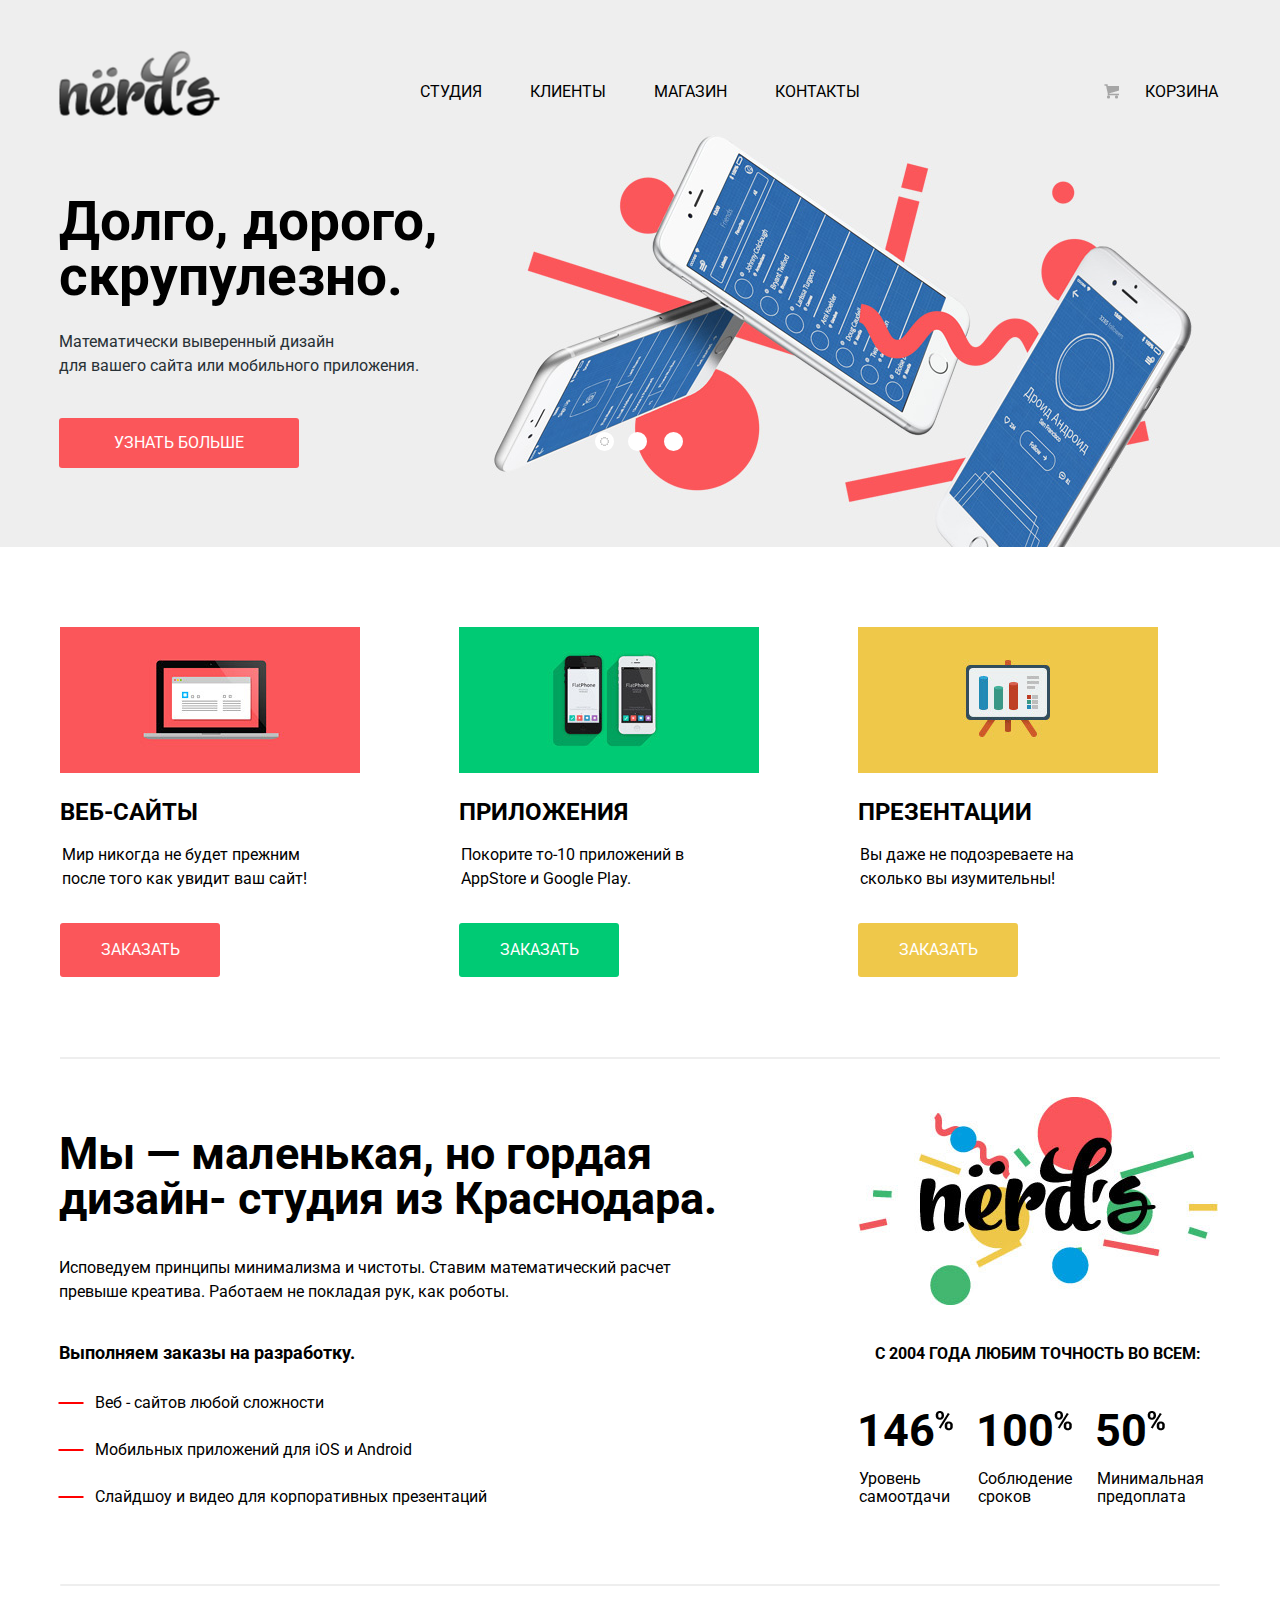
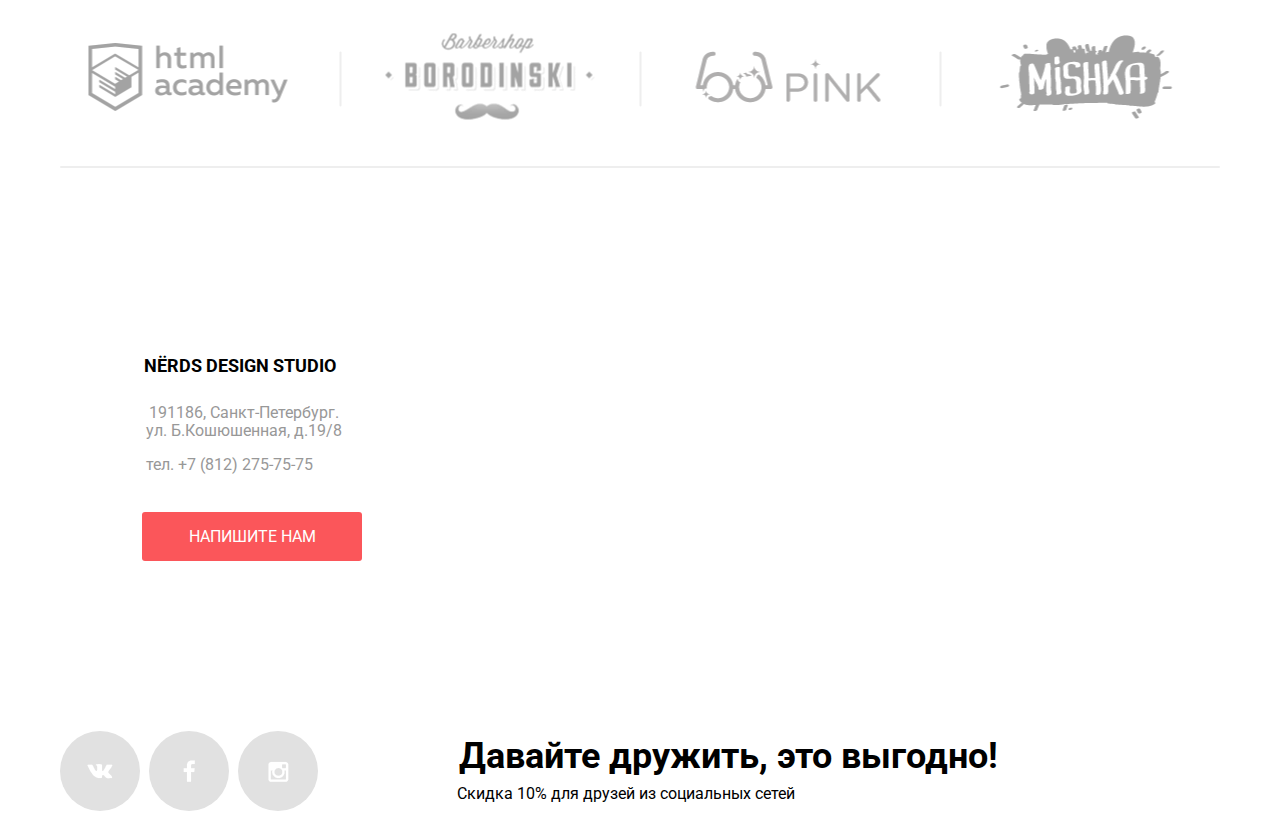
==== index.html @ 211495e4 "добавила изменения" ====
<!DOCTYPE html>
<html lang="ru">
<head>
  <meta charset="utf-8">
  <title>HTML Academy: Нёрдс</title>
  <link href="https://fonts.googleapis.com/css?family=Roboto:400,500,700&amp;subset=cyrillic,cyrillic-ext" rel="stylesheet"/>
  <link href="css/normalize.css" rel="stylesheet" type="text/css"/>
  <link href="css/style.css" rel="stylesheet" type="text/css"/>
</head>

<body>
  <header class="page-header">
    <div class="container clearfix">
      <div class="content-header clearfix">
        <div class="logo">
          <a href="#">
            <img  src="img/nerds-logo.png" width="160" height="65" alt="Nerds"></a>
        </div>
        <nav class="main-menu">
          <ul class="menu">
            <li  class="active">
              <a href="#">Студия</a>
            </li>
            <li>
              <a href="#">Клиенты</a>
            </li>
            <li>
              <a href="inner.html">Магазин</a>
            </li>
            <li>
              <a class="menu-item" href="#">Контакты</a>
            </li>
          </ul>
        </nav>
        <div class="basket">
          <a class="basket-btn" href="#">Корзина</a>
        </div>
      </div>
      <div class="slider-info clearfix">
        <div class="slider">
          <input type="radio" id="btn-1" name="toggle" checked>
          <input type="radio" id="btn-2" name="toggle">
          <input type="radio" id="btn-3" name="toggle">
          <div class="slider-controls">
            <label for="btn-1"></label>
            <label for="btn-2"></label>
            <label for="btn-3"></label>
          </div>

          <div class="slides">
            <div class="slide">
              <div class="slide-text">
                <div class="slide-title">Долго, дорого, скрупулезно.</div>
                <p class="slide-item">
                  Математически выверенный дизайн<br>
                  для вашего сайта или мобильного приложения.
                </p>
                <a  class="btn-slide" href="#">Узнать больше</a>
              </div>
            </div>
            <div class="slide">
              <div class="slide-text">
                <div class="slide-title">Любим математику как никто другой</div>
                <p>
                  Никакого креатива, только математические формулы
                  для расчета идеальных пропорций.</p>
                <a  class="btn-slide" href="#">Узнать больше</a>
              </div>
            </div>
            <div class="slide">
              <div class="slide-text">
                <div class="slide-title">Только ночь, только хардкор</div>
                <p>
                  Работать днем, как все? Мы против этого.
                  <br>Ближе к полуночи работа только начинается.</p>
                <a  class="btn-slide" href="#">Узнать больше</a>
              </div>
            </div>
          </div>
        </div>
      </div>
    </div>

  </header>

  <main class="page-main">
    <div class="container clearfix">
      <section class="picture-price clearfix">
        <div class="price">
          <img src="img/illustration-1.jpg" width="300" height="146" alt="illustration">
          <h2>Веб-сайты</h2>
          <p class="word">Мир никогда не будет прежним после того как увидит ваш сайт!</p>
          <a class="btn-red" href="#">Заказать</a>
        </div>
        <div class="price">
          <img src="img/illustration-2.jpg" width="300" height="146" alt="illustration">
          <h2>Приложения</h2>
          <p class="word">Покорите то-10 приложений в AppStore и Google Play.</p>
          <a class="btn-green" href="#">Заказать</a>
        </div>
        <div class="price">
          <img src="img/illustration-3.jpg" width="300" height="146" alt="illustration">
          <h2>Презентации</h2>
          <p class="word">Вы даже не подозреваете на сколько вы изумительны!</p>
          <a class="btn-yellow" href="#">Заказать</a>
        </div>
      </section>

      <section class="content-column clearfix">
        <div class="column-left">
          <p class="caption">Мы — маленькая, но гордая дизайн- студия из Краснодара.</p>
          <p class="left">
            Исповедуем принципы минимализма и чистоты. Ставим математический расчет превыше креатива. Работаем не покладая рук, как роботы.
          </p>
          <h3>Выполняем заказы на разработку.</h3>
          <ul class="development">
            <li>Веб - сайтов любой сложности</li>
            <li class="hyphen">Мобильных приложений для iOS и Android</li>
            <li class="hyphen-item">Слайдшоу и видео для корпоративных презентаций</li>
          </ul>
        </div>
        <div class="column-right">
          <div class="logo-color">
            <a href="#">
              <img src="img/Logo2.jpg" width="360" height="208" alt="Nerds"></a>
            <p class="tagline">С 2004 года любим точность во всем:</p>
          </div>
          <div class="call-item">
            <p class="call">146</p>
            <span class="par">Уровень самоотдачи</span>
          </div>
          <div class="call-item">
            <p class="call">100</p>
            <span class="par">Соблюдение сроков</span>
          </div>
          <div class="call-item">
            <p class="call">50</p>
            <span class="par">Минимальная предоплата</span>
          </div>
        </div>
      </section>
    </div>
  </main>

  <article class="page-article">
    <div class="container clearfix">
      <div class="block-image">
        <div class="image image-Academy">
          <a class="activ" href="https://htmlacademy.ru/" target="_blank">
            <img src="img/logo-1.png" width="199" height="68" alt="HTML Academy"></a>
        </div>
        <div class="image image-Borodinski">
          <a class="activ" href="#">
            <img src="img/logo-2.png" width="209" height="87" alt="Borodinski"></a>
        </div>
        <div class="image image-Pink">
          <a class="activ" href="#">
            <img src="img/logo-3.png" width="185" height="52" alt="Pink"></a>
        </div>
        <div class="image image-Mishka">
          <a class="activ" href="#">
            <img src="img/logo-4.png" width="173" height="84" alt="Mishka"></a>
        </div>
      </div>
    </div>
  </article>

  <div class="interactive-map">
    <section class="map-form">
      <div class="map">
        <iframe src="https://www.google.com/maps/embed?pb=!1m18!1m12!1m3!1d1998.59910436516!2d30.320894615776144!3d59.93879418187623!2m3!1f0!2f0!3f0!3m2!1i1024!2i768!4f13.1!3m3!1m2!1s0x4696310fca5ba729%3A0xea9c53d4493c879f!2z0JHQvtC70YzRiNCw0Y8g0JrQvtC90Y7RiNC10L3QvdCw0Y8g0YPQuy4sIDE5LCDQodCw0L3QutGCLdCf0LXRgtC10YDQsdGD0YDQsywgMTkxMTg2!5e0!3m2!1sru!2sru!4v1479047206837" width="100%" height="416" frameborder="0" style="border:0" allowfullscreen></iframe>
      </div>
      <div class="form-write">
        <p class="head">Nёrds design studio</p>
        <p class="address">
          191186, Санкт-Петербург.
          <br>ул. Б.Кошюшенная, д.19/8</p>

        <a class="phone" href="tel:+78122757575">тел. +7 (812) 275-75-75</a>
        <a class="btn-item" href="modal.html" >Напишите нам</a>
      </div>
    </section>
  </div>

  <footer class="page-footer">
    <div class="container clearfix">
      <section >
        <div class="footer-social">
          <a class="social-btn social-vk" href="https://vk.com" >Вконтакте</a>
          <a class="social-btn social-fb" href="https://www.facebook.com" >Фейсбук</a>
          <a class="social-btn social-inst" href="https://www.instagram.com" >Инстаграм</a>
        </div>
        <div class="footer-slogan">
          <p class="slogan">Давайте дружить, это выгодно!</p>
          <p class="slogan-mini">Скидка 10% для друзей из социальных сетей</p>
        </div>
      </section>
    </div>
  </footer>


  <div class="modal-content">
    <button class="modal-content-close" type="button" title="Закрыть">Закрыть</button>
    <p class="modal-content-title">Напишите нам</p>
    <form class="write-form" action="/echo" method="post">
      <div class="half-width">
        <label for="name">Ваше имя</label>
        <input class="Username" type="text" name="userName" id="name" placeholder="Представьтесь, пожалуйста" required></div>
      <div class="half-width">
        <label for="email">Ваш e-mail:</label>
        <input class="Useremail" type="email" name="userEmail" id="email" placeholder="Для отправки ответа" required></div>
      <div class="review">
        <label for="review">Текст письма:</label>
        <textarea name="letter" id="review" cols="90" rows="5" placeholder="В свободной форме"></textarea>
      </div>
      <div class="buttons">
        <button class="btn" type="submit">Отправить</button>
      </div>
    </form>
    </div>
  <div class="modal-overlay"></div>


<script src="js/Modal.js" type="text/javascript"></script>
</body>
</html>
---- css/style.css ----
html,
body {
	margin: 0;
	padding: 0;
}

body {
	font-size: 16px;
	font-weight: normal;
	line-height: 24px;
	font-family: "Roboto", "Arial", "sans-serif";
	position: relative;
}

h1 {
	font-size: 55px;
	font-weight: bold;
	line-height: 55px;
	font-family: "Roboto", "Arial", "sans-serif";
	margin: 0 auto;
	padding: 78px 0 108px 217px;
}

h2 {
	font-size: 24px;
	font-weight: bold;
	line-height: 30px;
	font-family: "Roboto", "Arial", "sans-serif";
	margin: 0 0 16px 0;
	text-transform: uppercase;
}

h3 {
	font-size: 18px;
	font-weight: bold;
	line-height: 30px;
	font-family: "Roboto", "Arial", "sans-serif";
	padding: 0;
}

.container {
	width: 1160px;
	margin: 0 auto;
	padding: 0 20px 0 20px;
}

.clearfix::after {
	content: "";
	display: block;
	clear: both;
}

/*HEADER*/

.page-header {
	margin: 0 0 80px 0;
	background-color: #eeeeee;
}

.page-head {
	margin: 0 0 55px 0;
	background-color: #eeeeee;
}

.content-header {
	min-width: 1160px;
	margin: 0;
	padding: 0;
}

.logo {
	position: relative;
	width: 160px;
	height: 65px;
	float: left;
	margin: 50px 200px 0 0;
}

.logo a {
	position: absolute;
	display: block;
	top: 50%;
	left: 50%;
	-webkit-transform: translate(-50%, -50%);
	transform: translate(-50%, -50%);
	width: 161px;
	height: 65px;

}

.logo a:hover {
	width: 161px;
	height: 65px;
	opacity: 0.7;

}

.logo a:active {
	width: 161px;
	height: 65px;
	opacity: 0.3;
}

.main-menu {
	width: 491px;
	float: left;
	margin: 0;
	padding: 0;
}

.menu {
	font-size: 16px;
	font-weight: normal;
	line-height: 30px;
	font-family: "Roboto", "Arial", "sans-serif";
	margin: 76px 0 0 0;
	padding: 0;
}

.menu li {
	display: inline-block;
	vertical-align: middle;
	list-style: none;
	margin: 0 44px 0 0;
}

.menu li:last-child {
	margin: 0;
}

.menu a {
	color: #000000;
	text-decoration: none;
	text-transform: uppercase;
	padding: 0;
}

.menu-item a {
	margin: 0;
	padding: 0;
}

.menu a:hover {
	color: #cbcbcb;
}

.menu a:active {
	color: #fb565a;
}

.basket {
	width: 150px;
	float: right;
	margin: 80px 0 0 0;
}

.basket-btn {
	position: relative;
	color: #000000;
	text-decoration: none;
	text-transform: uppercase;
	margin: 0 0 0 75px;
}

.basket a:hover {
	color: #cbcbcb;
}

.basket a:active {
	color: #fb565a;
}

.basket-btn::after {
	content: " ";
	position: absolute;
	background: url("../img/sprite.png") no-repeat 0 0;
	width: 15px;
	height: 15px;
	background-position: -10px -10px;
	top: 2px;
	right: 99px;
}

/*Слайдер*/

.slider-info {
	position: relative;
	width: 1160px;
	height: 432px;
	margin: 0 auto;
}

.slider input[type=radio] {
	position: absolute;
	opacity: 0;
}

.slider-controls {
	position: absolute;
	bottom: 80px;
	width: 220px;
	height: 35px;
	margin: 0 0 0 466px;
	text-align: center;
	z-index:1000;
}

.slider-controls label {
	display: inline-block;
	width: 15px;
	height: 15px;
	margin: 0;
	padding: 0;
	vertical-align: top;
	background: #ffffff;
	border: 2px solid #ffffff;
	border-radius: 50%;
	cursor: pointer;
}

.slider-controls label:nth-child(1) {
	margin: 0 -8px 0 5px;
}

.slider-controls label:nth-child(2) {
	margin: 0 13px 0 18px;
}

#btn-1:checked ~ .slider-controls label[for="btn-1"],
#btn-2:checked ~ .slider-controls label[for="btn-2"],
#btn-3:checked ~ .slider-controls label[for="btn-3"] {
	background-image: -webkit-radial-gradient(circle 10px at center center,rgb(255, 255, 255) 24.2%,rgb(193, 193, 193) 43.1%,rgb(254, 254, 254) 43.4%);
	background-image: radial-gradient(circle 10px at center center,rgb(255, 255, 255) 24.2%,rgb(193, 193, 193) 43.1%,rgb(254, 254, 254) 43.4%);
}

.slide {
	position: absolute;
	top: 0;
	left: 0;
	width: 100%;
	height: 100%;
	overflow: hidden;
}

.slide-text {
	width: 380px;
	padding: 30px 0;
	color: #283136;
}

.slide-title {
	font-size: 55px;
	font-weight: bold;
	line-height: 55px;
	font-family: "Roboto", "Arial", "sans-serif";
	margin: 49px 0 0 19px;
	color: #000000;
	width: 520px;
}

.slide-item {
	width: 365px;
	margin: 26px 0 40px 19px;
	font-size: 16px;
	font-weight: normal;
	line-height: 24px;
	font-family: "Roboto", "Arial", "sans-serif";
}

.btn-slide {
	display: block;
	width: 240px;
	padding: 13px 0;
	margin: 25px 0 0 19px;
	font-size: 16px;
	color: white;
	text-transform: uppercase;
	text-align: center;
	text-decoration: none;
	background: #fb565a;
	border-radius: 3px;
}

.btn-slide:hover {
	background-color: #e74246;
}

.btn-slide:active {
	background-color: #d7373b;
	color: #e48789;
}

.slide {
	display: none;
	margin: 0 0 0 -20px;
}

.slide:nth-child(1) {
	background: url("../img/slider_1.jpg") no-repeat 105% 2px;
}

.slide:nth-child(2) {
	background: url("../img/slider-2.png") no-repeat 100% 10px;
}

.slide:nth-child(3) {
	background: url("../img/slider-3.png") no-repeat 100% 10px;
}

#btn-1:checked ~ .slides .slide:nth-child(1) {
	display: block;
}
#btn-2:checked ~ .slides .slide:nth-child(2) {
	display: block;
}
#btn-3:checked ~ .slides .slide:nth-child(3) {
	display: block;
}

/*MAIN*/

.page-main {
	margin: 0;
}

.picture-price {
	width: 1160px;
	margin: 0;
	border-bottom: 2px solid #eeeeee;
}

.price img {
	margin: 0 0 17px 0;
}

.price {
	width: 300px;
	padding: 0;
	float: left;
	margin: 0 99px 0 0;
}

.word {
	width: 248px;
	padding: 0;
	margin: 0 0 32px 2px;
	text-transform: none;
}

.btn-red,
.btn-green,
.btn-yellow {
	display: block;
	width: 160px;
	margin: 0 0 80px 0;
	padding: 15px 0;
	font-size: 16px;
	color: white;
	text-transform: uppercase;
	text-align: center;
	text-decoration: none;
	border-radius: 3px;
}

.btn-red {
	background-color: #fb565a;
}

a.btn-red:hover {
	background-color: #e74246;
}

a.btn-red:active {
	background-color: #d7373b;
	color: #e48789;
}

.btn-green {
	background-color: #00ca74;
}

a.btn-green:hover {
	background-color: #00bc6c;
}

a.btn-green:active {
	background-color: #00aa62;
	color: #74c69c;
}

.btn-yellow {
	background-color: #efc84a;
}

a.btn-yellow:hover {
	background-color: #eab534;
}

a.btn-yellow:active {
	background-color: #e5a722;
	color: #edc47f;
}

.price:last-child {
	margin-right: 0;
}

.content-column {
	margin: 0;
}

.column-left {
	width: 670px;
	float: left;
	margin: 72px 0 0 -20px;
	padding: 0;
}

.caption {
	width: 680px;
	font-size: 45px;
	font-weight: bold;
	line-height: 45px;
	font-family: "Roboto", "Arial", "sans-serif";
	padding: 0;
	margin: 0 0 35px 19px;
}

.left {
	font-size: 16px;
	font-weight: normal;
	line-height: 24px;
	font-family: "Roboto", "Arial", "sans-serif";
	width: 625px;
	margin: 0 0 36px 19px;
}

.column-left h3 {
	margin: -2px 0 0 19px;
}
.development {
	padding: 0 0 0 15px;
	margin: 0 0 0 40px;
	list-style: none;
}

.development li {
	padding: 23px 0 0 0;
	position: relative;
}

.development li::before {
	content: "";
	position: absolute;
	width: 25px;
	height: 2px;
	top: 35px;
	left: -24px;
	-webkit-transform: translate(-50%, -50%);
	transform: translate(-50%, -50%);
	background-color: red;
}

.hyphen li::before {
	content: "";
	position: relative;
	width: 25px;
	height: 2px;
	top: 52px;
	left: -9px;
	-webkit-transform: translate(-50%, -50%);
	transform: translate(-50%, -50%);
	background-color: red;
}

.column-right {
	width: 360px;
	float: right;
	margin: 38px 22px 0 0;
	padding: 0;
}

.logo-color {
	padding: 0;
	margin: 0 0 60px 20px;
}

.tagline {
	font-size: 16px;
	font-weight: bold;
	line-height: 24px;
	font-family: "Roboto", "Arial", "sans-serif";
	text-transform: uppercase;
	margin: 30px -20px 0 0;
	text-align: center;

}

.call-item {
	width: 115px;
	display: inline-block;
	vertical-align: middle;
	margin: 0;
	padding: 0;
	position: relative;
}

.call {
	font-size: 45px;
	font-weight: bold;
	line-height: 10px;
	font-family: "Roboto", "Arial", "sans-serif";
	padding: 0;
	margin: 0 0 34px 19px;
	display: block;
}

.call::after {
	content: " ";
	position: absolute;
	top: -15px;
	bottom: 0;
	background: url("../img/sprite.png") no-repeat -10px -127px;
	width: 18px;
	height: 20px;
}

.call:nth-child(3) {
	margin: 0;
}

.par {
	font-size: 16px;
	font-weight: normal;
	line-height: 18px;
	font-family: "Roboto", "Arial", "sans-serif";
	padding: 0;
	display: block;
	margin: 0 0 0 21px;
}

.page-article .container {
	margin: 80px auto;
}

.block-image {
	display: block;
	width: 1160px;
	padding: 88px 0 67px 23px;
	margin: 0;
	position: relative;
}

.block-image::before {
	content: "";
	width: 1160px;
	margin: 0 auto;
	height: 2px;
	position: absolute;
	top: -5px;
	left: 0;
	border-radius: 1px;
	background-color: #eeeeee;
}

.block-image::after {
	content: "";
	width: 1160px;
	margin: 0 auto;
	height: 2px;
	position: absolute;
	top: 177px;
	left: 0;
	border-radius: 1px;
	background-color: #eeeeee;
}

.image {
	position: relative;
	width: 210px;
	display: inline-block;
	vertical-align: top;
	border-style: none;
}

.image-Academy a {
	position: absolute;
	background: url("../img/logo-sprite.png") no-repeat -10px -180px;
	top: 50%;
	left: 50%;
	-webkit-transform: translate(-50%, -50%);
	transform: translate(-50%, -50%);
	display: block;
	width: 199px;
	height: 68px;
	z-index: 1;
}

.image-Academy a:hover {
	width: 199px;
	height: 68px;
	background-position: -10px -268px;
}

.image-Academy a:active {
	width: 199px;
	height: 68px;
	background-position: -10px -356px;
}

.image-Borodinski a {
	position: absolute;
	background: url("../img/logo-sprite.png") no-repeat -10px -529px;
	top: 50%;
	left: 50%;
	-webkit-transform: translate(-50%, -50%);
	transform: translate(-50%, -50%);
	display: block;
	width: 209px;
	height: 87px;
	z-index: 1;
}

.image-Borodinski a:hover {
	width: 209px;
	height: 90px;
	background-position: -10px -636px;
}

.image-Borodinski a:active {
	width: 209px;
	height: 87px;
	background-position: -10px -746px;
}

.image-Pink a {
	position: absolute;
	background: url("../img/logo-sprite.png") no-repeat -10px -853px;
	top: 50%;
	left: 50%;
	-webkit-transform: translate(-50%, -50%);
	transform: translate(-50%, -50%);
	display: block;
	width: 185px;
	height: 52px;
	z-index: 1;
}

.image-Pink a:hover {
	width: 185px;
	height: 52px;
	background-position: -10px -925px;
}

.image-Pink a:active {
	width: 185px;
	height: 52px;
	background-position: -10px -997px;
}

.image-Mishka a {
	position: absolute;
	background: url("../img/logo-sprite.png") no-repeat -10px -1277px;
	top: 50%;
	left: 50%;
	-webkit-transform: translate(-50%, -50%);
	transform: translate(-50%, -50%);
	display: block;
	width: 173px;
	height: 84px;
	margin: 0;
	z-index: 1;
}

.image-Mishka a:hover{
	width: 173px;
	height: 84px;
	background-position: -10px -1069px;
}

.image-Mishka a:active{
	width: 173px;
	height: 84px;
	background-position: -10px -1173px;
}

.image:first-child {
	margin: 0 88px 0 0;
	padding: 0;
}

.image:last-child {
	margin: 0;
	padding: 0;
}

.image:nth-child(2) {
	margin: 0;
	padding: 0;
}

.image:nth-child(2)::before {
	content: "";
	width: 55px;
	margin: 0 auto;
	height: 2px;
	position: absolute;
	top: 1px;
	left: -72px;
	border-radius: 1px;
	background-color: #eeeeee;
	-webkit-transform: rotate(90deg);
	transform: rotate(90deg);
}

.image:nth-child(2)::after {
	content: "";
	width: 55px;
	margin: 0 auto;
	height: 2px;
	position: absolute;
	top: 1px;
	left: 228px;
	border-radius: 1px;
	background-color: #eeeeee;
	-webkit-transform: rotate(90deg);
	transform: rotate(90deg);
}

.image:nth-child(3)::after {
	content: "";
	width: 55px;
	margin: 0 auto;
	height: 2px;
	position: absolute;
	top: 1px;
	left: 314px;
	border-radius: 1px;
	background-color: #eeeeee;
	-webkit-transform: rotate(90deg);
	transform: rotate(90deg);
}

.image:nth-child(3) {
	margin: 0;
	padding: 0 168px 0 0;
}

.interactive-map {
	margin: 0;
	padding: 0;
	position: relative;
}

.map-form {
	display: block;
	position: relative;
}

.form-write {
	width: 220px;
	min-height: 210px;
	background-color: #ffffff;
	position: absolute;
	top: 53px;
	left: 92px;
	display: block;
	vertical-align: middle;
	text-align: center;
	padding: 50px  50px 50px 50px;
}

.head {
	font-size: 18px;
	font-weight: bold;
	line-height: 30px;
	font-family: "Roboto", "Arial", "sans-serif";
	text-transform: uppercase;
	margin: 0 0 23px -24px;
	padding: 0;
}

.address {
	margin: 0 0 13px -16px;
	padding: 0;
	font-size: 16px;
	font-weight: normal;
	line-height: 18px;
	font-family: "Roboto", "Arial", "sans-serif";
	color: #989898;
}

a.phone {
	color: #989898;
	text-decoration: none;
	margin: 0 0 0 -18px;
	padding: 0 27px 0 0;
}

.btn-item {
	display: block;
	width: 220px;
	padding: 16px 0 15px 0;
	margin: 35px 0 0 0;
	font-size: 16px;
	line-height: 18px;
	color: white;
	text-transform: uppercase;
	text-align: center;
	text-decoration: none;
	background: #fb565a;
	border-radius: 3px;
}

a.btn-item:hover {
	background-color: #e74246;
}

a.btn-item:active{
	background-color: #d7373b;
	color: #e48789;
}

.headlines {
	font-size: 18px;
	font-weight: bold;
	line-height: 30px;
	font-family: "Roboto", "Arial", "sans-serif";
	text-transform: uppercase;
	margin: 0 0 0 -2px;
}

.price-range {
	margin: 0;
}

.headlines-item,
.headlines-part,
.headlines-part_two {
	font-size: 18px;
	font-weight: bold;
	line-height: 30px;
	font-family: "Roboto", "Arial", "sans-serif";
	text-transform: uppercase;
	margin: 0 0 49px 0;
}

.headlines-item {
	margin: 0 0 49px 0;
}

.headlines-part {
	margin: 0;
}

.headlines-part_two {
	margin: 0 0 14px 0;
}

.choice-form {
	width: 260px;
	margin: 0;
	padding: 0;
	float: left;
}

form {
	width: 100%;
	margin: 0;
	padding: 0;
}


.range {
	margin: 0;
	padding: 0;
}

.range-filter {
	width: 260px;
	margin: 0 0 52px 0;
	padding: 0;
}

.range-controls {
	position: relative;
	height: 80px;
	margin: 0;
	padding: 0 20px;
	background-color: #eeeeee;
	border-radius: 5px;
	overflow: hidden;
}

.range-controls .scale {
	height: 2px;
	background-color: #d7dcde;
	margin: 39px 0 0 0;
}

.range-controls .bar {
	height: 2px;
	background-color: #00ca74;
}

.range-controls .toggle {
	position: absolute;
	top:30px;
	left: 20px;
	width: 4px;
	height: 4px;
	border: 8px solid white;
	background-color: #ababab;
	border-radius: 50%;
	cursor: pointer;
	box-shadow: 0 2px 1px 0 #cfcfcf;
}

.range-controls .min-toggle {
	left: 17px;
}

.range-controls .max-toggle {
	left: 159px;
}

.price-controls input {
	width: 60px;
	padding: 9px 9px;
	margin: 0;
	border: none;
	background-color: #eeeeee;
	font-size: 16px;
	font-weight: normal;
	line-height: 22px;
	font-style: normal;
	font-family: "Roboto", "Arial", "sans-serif";
	color: #283136;
	text-align: center;
	border-radius: 5px;
}

.max-item + label {
	width: 30px;
	margin: 0;
	padding: 0;
}
.price-controls-item {
	margin: 14px 0 0 0;
	padding: 0;
}

.price-controls li {
	display: inline-block;
	list-style-type: none;
}

li.max-item {
	margin: 0 0 0 37px;
}
li.min-item {
	margin: 0 0 0 10px;
}

.price-controls label  {
	text-transform: uppercase;
}

.price-controls {
	margin: 0;
}

.variations-meshes,
.features {
	width: 260px;
	padding: 0;
}
.variations-meshes li,
.features li {
	list-style-type: none;
}

.variations-meshes {
	margin: 0 0 44px 0;
}

.variations-meshes ul,
.features ul {
	padding: 0;
}

.radio-btn {
	margin: 0;
}

.features {
	margin: 0 0 53px 0;
}

input[type="radio"] {
	display: none;
}
.login-radio {
	display: block;
	position: relative;
	margin: 15px 0 0 0;
	padding: 0 0 0 35px;
	cursor: pointer;
}

.radio-indicator {
	margin: 0;
}

.login-radio input[type="radio"] + .radio-indicator {
	display: block;
	width: 20px;
	height: 20px;
	position: absolute;
	top: 0;
	left: 0;
	border: 2px solid #b8b8b8;
	border-radius: 50%;
}

.login-radio input[type="radio"]:checked + .radio-indicator::after {
	content: "";
	display: block;
	width: 10px;
	height: 10px;
	position: absolute;
	top: 5px;
	left: 5px;
	background-color: #b8b8b8;
	border-radius: 50%;
}

.login-radio input[type="radio"] + .radio-indicator:hover {
	display: block;
	width: 20px;
	height: 20px;
	position: absolute;
	top: 0;
	left: 0;
	border: 2px solid #4d4d4d;
	border-radius: 50%;
}

.login-radio input[type="radio"]:checked + .radio-indicator:hover::after {
	content: "";
	display: block;
	width: 10px;
	height: 10px;
	position: absolute;
	top: 5px;
	left: 5px;
	background-color: #4d4d4d;
	border-radius: 50%;
}

.login-radio input[type="radio"] + .radio-indicator:disabled {
	display: block;
	width: 20px;
	height: 20px;
	position: absolute;
	top: 0;
	left: 0;
	border: 2px solid #4d4d4d;
	border-radius: 50%;
}

.login-radio input[type="radio"]:checked + .radio-indicator:disabled::after {
	content: "";
	display: block;
	width: 10px;
	height: 10px;
	position: absolute;
	top: 5px;
	left: 5px;
	background-color: #4d4d4d;
	border-radius: 50%;
}

input[type="checkbox"] {
	display: none;
}

.login-checkbox  {
	display: block;
	position: relative;
	margin: 15px 0 0 0;
	padding: 0 0 0 35px;
	cursor: pointer;
}

.checkbox-indicator {
	margin: 0;
}

.login-checkbox input[type="checkbox"] + .checkbox-indicator {
	position: absolute;
	top: 0;
	left: 0;
	width: 18px;
	height: 18px;
	display: block;
	border: 2px solid #b8b8b8;
	border-radius: 5px;
}

.login-checkbox input[type="checkbox"]:checked + .checkbox-indicator::before {
	content: "";
	position: absolute;
	top: 0;
	left: 0;
	width: 23px;
	height: 19px;
	display: block;
	background: url("../img/sprite.png") no-repeat -10px -45px;
	opacity: 0.5;
	z-index: 10;
}

.login-checkbox input[type="checkbox"] + .checkbox-indicator:hover {
	position: absolute;
	top: 0;
	left: 0;
	width: 18px;
	height: 18px;
	display: block;
	border: 2px solid #4d4d4d;
	border-radius: 5px;
	z-index: 20;
}

.login-checkbox input[type="checkbox"]:checked + .checkbox-indicator:hover::after {
	content: "";
	position: absolute;
	top: 0;
	left: 0;
	width: 23px;
	height: 19px;
	display: block;
	background: url("../img/sprite.png") no-repeat -10px -45px;
	z-index: 300;
}

.btn-form {
	display: block;
	width: 260px;
	min-height: 30px;
	padding: 12px 0 13px 0;
	margin: 0;
	font-size: 16px;
	font-weight: bold;
	line-height: 18px;
	font-family: "Roboto", "Arial", "sans-serif";
	color: #000000;
	text-transform: uppercase;
	text-align: center;
	text-decoration: none;
	background-color: #eeeeee;
	border: none;
}

.btn-form:hover {
	background-color: #dfdfdf;
}

.btn-form:active {
	background-color: #d5d5d5;
	color: #a9a9a9;
}

.template-selection {
	width: 760px;
	float: right;
	margin: 0 0 58px 0;
	padding: 0;
}

.template {
	position: relative;
	width: 358px;
	border: 1px solid #eeeeee;
	margin: 0 0 36px 0;
	border-radius: 2px;
	cursor: pointer;
}

.template:hover {
	box-shadow: 0 10px 15px #4d4d4d;
}

.template:hover .selection {
	left: 0;
}

.template:hover .template-menu {
	background-color: #4d4d4d;
}

.template-left {
	width: 360px;
	margin: 0;
	padding: 0;
	float: left;
}

.sort-templates {
	margin: 0 0 49px 0;
}

.template-menu {
	width: 100%;
	height: 40px;
	padding: 5px;
	box-sizing: border-box;
	background-color: #e9e9e9;
	margin: 0;
}

.template-menu ul {
	margin: 7px 0 0 7px;
	padding: 0;
}

.template-menu li {
	display: inline-block;
	width: 15px;
	height: 15px;
	margin: 0 0 0 3px;
	vertical-align: top;
	background-color: #ffffff;
	border-radius: 50%;

}

.headlines-sort {
	width: 360px;
	margin: 0 0 49px 0;
}

.headlines-menu {
	width: 273px;
	margin: 6px 0 0 0;
	padding: 0;
	font-size: 14px;
	font-weight: normal;
	line-height: 18px;
	font-family: "Roboto", "Arial", "sans-serif";
	float: left;
}

.headlines-menu li {
	display: inline-block;
	vertical-align: top;
	list-style: none;
	padding: 0;
	color: #cacaca;
	margin: 0 23px 0 0;
}

.headlines-menu li:last-child {
	padding: 0;
	margin: 0;
}

.headlines-menu li a{
	margin: 0;
	padding: 0;
}

.first-link {
	color: #000000;
}

.headlines-menu li:hover {
	color: #8d8d8d;
}

.headlines-menu li:active {
	color: #000000;
}

.search-menu {
	width: 50px;
	float: right;
	margin: 6px 0 0 0;
	padding: 0;
	list-style: none;
}

.search-menu li {
	display: inline-block;
	vertical-align: top;
}

.search-menu li a {
	margin: 0;
	padding: 0;
}

.down a  {
	width: 10px;
	height: 10px;
	background: transparent;
	border-radius: 1px;
	padding: 0;
	position: relative;
	color: #fff;
}

.down a::after {
	content: '';
	position: absolute;
	right: -20px;
	top: 4px;
	border: 5px solid transparent;
	border-top: 10px solid #000000;
}

.up a {
	width: 10px;
	height: 10px;
	background: transparent;
	border-radius: 1px;
	padding: 5px;
	position: relative;
	color: #fff;
}

.up a::after {
	content: '';
	position: absolute;
	right: -45px;
	top: -2px;
	border: 5px solid transparent;
	border-bottom: 10px solid #cccccc;
}

.price,
.sort,
li a {
	text-transform: uppercase;
}

.sort {
	font-size: 18px;
	font-weight: bold;
	line-height: 18px;
	font-family: "Roboto", "Arial", "sans-serif";
	margin: 0;
	padding: 0;
}

li a {
	padding-right: 17px;
	color: #b2b2b2;
	text-decoration: none;
}

li a:hover {
	color: #000000;
}

.template-img {
	width: 358px;
	height: 576px;
	margin: 0;
	padding: 0;
}

.template-img img {
	width: 100%;
	height: 100%;
	margin: 0;
	padding: 0;
}

.selection {
	position: absolute;
	bottom: 0;
	left: -999999px;
	width: 218px;
	min-height: 182px;
	background-color: #eeeeee;
	z-index: 20;
	padding: 23px 70px;
	text-align: center;
}

.selection h3 {
	font-size: 18px;
	font-weight: bold;
	line-height: 30px;
	font-family: "Roboto", "Arial", "sans-serif";
	text-transform: uppercase;
	margin: 0 0 15px 0;

}

.selection .btn {
	display: block;
	width: 200px;
	padding: 13px 0;
	margin: 31px 0 0 8px;
	font-size: 16px;
	color: white;
	text-transform: uppercase;
	text-align: center;
	text-decoration: none;
	background: #fb565a;
	border-radius: 3px;
}

.selection-item  {
	font-size: 16px;
	font-weight: normal;
	line-height: 18px;
	font-family: "Roboto", "Arial", "sans-serif";
	color: #666666;
	margin: 0 0 0 0;
	padding: 0;
	width: 190px;
}

.template-right {
	width: 360px;
	margin: 0;
	padding: 0;
	float: right;
}

.paginator {
	width: 600px;
	margin: 20px 0 0 0;
	padding: 0;
	display: inline-block;
	vertical-align: middle;
}

.paginator .btn {
	min-width: 46px;
	padding: 12px 0 12px  0;
	margin: 0 6px 0 0;
	display: inline-block;
	vertical-align: middle;
	text-align: center;
	text-decoration: none;
	font-size: 16px;
	font-weight: bold;
	line-height: 18px;
	border-radius: 2px;
	background-color: #eeeeee;
	border: 3px solid #eeeeee;
	color: #000000;
}

.btn.one {
	border: 3px solid #dbdbdb;
	background-color: #ffffff;
	color: #000000;
}

.paginator .btn:hover,
.paginator .next:hover {
	background-color: #dfdfdf;
	border: 3px solid #dfdfdf;
}

.paginator .btn:active,
.paginator .next:active {
	border: 3px solid #dbdbdb;
	background-color: #d5d5d5;
	color: #b5b5b5;
}

.paginator .next {
	min-width: 258px;
	padding: 15px 0 15px 0;
	margin: 0 0 0 -3px;
	display: inline-block;
	vertical-align: middle;
	text-align: center;
	text-decoration: none;
	font-size: 16px;
	font-weight: bold;
	line-height: 18px;
	border-radius: 2px;
	background-color: #eeeeee;
	border: 3px solid #eeeeee;
	color: #000000;
	text-transform: uppercase;
}

/*FOOTER*/

.page-footer {
	margin: 0;
}

.footer-social {
	min-width: 365px;
	min-height: 100px;
	float: left;
	margin: 60px 0 0 0;
}

.social-btn {
	position: relative;
	display: inline-block;
	font-size: 0;
	min-width: 80px;
	min-height: 80px;
	vertical-align: middle;
	border-radius: 50px;
	margin: 0;
	background-color: #e1e1e1;
}

.social-fb,
.social-vk {
	margin: 0 5px 0 0;
}

.social-vk::after {
	content: "";
	position: absolute;
	top: 33px;
	left: 27px;
	width: 26px;
	height: 15px;
	display: block;
	background: #e1e1e1 url("../img/sprite.png") no-repeat -10px -329px;
}

.social-vk:hover {
	background-color: #e74246;
}

.social-vk:hover::after {
	content: "";
	position: absolute;
	top: 33px;
	left: 27px;
	width: 26px;
	height: 15px;
	display: block;
	background:  #e74246 url("../img/sprite.png") no-repeat -10px -329px;

}

.social-vk:active {
	background-color: #d7373b;
}

.social-vk:active::after  {
	content: "";
	position: absolute;
	top: 33px;
	left: 27px;
	width: 26px;
	height: 14px;
	display: block;
	background:  #d7373b url("../img/sprite.png") no-repeat -10px -364px;
}

.social-fb::after {
	content: "";
	position: absolute;
	top: 29px;
	left: 34px;
	width: 12px;
	height: 22px;
	display: block;
	background: #e1e1e1 url("../img/sprite.png") no-repeat -10px -167px;
}

.social-fb:hover {
	background-color: #e74246;
}

.social-fb:hover::after {
	content: "";
	position: absolute;
	top: 29px;
	left: 34px;
	width: 12px;
	height: 22px;
	display: block;
	background: #e74246 url("../img/sprite.png") no-repeat -10px -167px;
}

.social-fb:active {
	background-color: #d7373b;
}

.social-fb:active::after {
	content: "";
	position: absolute;
	top: 29px;
	left: 34px;
	width: 12px;
	height: 22px;
	display: block;
	background: #d7373b url("../img/sprite.png") no-repeat -10px -209px;

}

.social-inst::after {
	content: "";
	position: absolute;
	top: 30px;
	left: 30px;
	width: 21px;
	height: 21px;
	display: block;
	background: #e1e1e1 url("../img/sprite.png") no-repeat -10px -249px;

}

.social-inst:hover {
	background-color: #e74246;
}

.social-inst:hover::after  {
	content: "";
	position: absolute;
	top: 30px;
	left: 30px;
	width: 21px;
	height: 21px;
	display: block;
	background: #e74246 url("../img/sprite.png") no-repeat -10px -249px;
}

.social-inst:active {
	background: #d7373b;
}

.social-inst:active::after  {
	content: "";
	position: absolute;
	top: 30px;
	left: 30px;
	width: 19px;
	height: 19px;
	display: block;
	background: #d7373b url("../img/sprite.png") no-repeat -10px -290px;
}

.footer-slogan {
	display: inline-block;
	width: 575px;
	float: right;
	margin: 67px 186px 0 0;
}

.slogan {
	font-size: 36px;
	font-weight: bold;
	line-height: 36px;
	font-family: "Roboto", "Arial", "sans-serif";
	margin: 0;
}

.slogan-mini {
	font-size: 16px;
	font-weight: normal;
	line-height: 22px;
	font-family: "Roboto", "Arial", "sans-serif";
	margin: 9px 0 0 -2px;
}

/* Всплывающая форма */

.modal-content {
	position: fixed;
	width: 760px;
	height: 440px;
	bottom: 50%;
	left: 50%;
	margin-bottom: -290px;
	margin-left: -380px;
	padding: 70px 100px 80px 100px;
	color: #000000;
	background-color: #ffffff;
	box-shadow: 0 20px 60px rgba(0, 0, 0, 0.5);
	display: none;
	z-index: 20;
}

.modal-overlay {
	position: fixed;
	top: 0;
	left: 0;
	width: 100%;
	height: 100%;
	background-color:  rgba(0, 0, 0, 0.5);
	z-index: 10;
	display: none;
}

.modal-content-show {
	display: block;
	-webkit-animation: bounce 0.6s;
	animation: bounce 0.6s;
}

.modal-error {
	-webkit-animation: shake 0.6s;
	animation: shake 0.6s;
}

.modal-content-close {
	position: absolute;
	top: 70px;
	right: 70px;
	width: 22px;
	height: 22px;
	background-color: transparent;
	font-size: 0;
	cursor: pointer;
	border: 0;
}

.modal-content-close::before,
.modal-content-close::after {
	content: "";
	position: absolute;
	top: 10px;
	left: 2px;
	width: 24px;
	height: 4px;
	background-color: #fecccd;
	border-radius: 1px;
}

.modal-content-close:hover::before,
.modal-content-close:hover::after {
	content: "";
	position: absolute;
	top: 10px;
	left: 2px;
	width: 24px;
	height: 4px;
	background-color: #fb565a;
	border-radius: 1px;
}
.modal-content-close::before {
	-webkit-transform: rotate(45deg);
	transform: rotate(45deg);
}

.modal-content-close::after {
	-webkit-transform: rotate(-45deg);
	transform: rotate(-45deg);
}

.login-form input:focus {
	border-color: #663d15;
}

.modal-content-title {
	font-size: 45px;
	font-weight: normal;
	line-height: 45px;
	font-family: "Roboto", "Arial", "sans-serif";
	margin: 0 0 50px 0;
}

.write-form {
	width: 100%;
	margin: 0 auto;
}

.write-form label {
	display: block;
	margin-bottom: 5px;
}
.write-form input {
	height: 50px;
}

.write-form input,
textarea {
	width: 95%;
	margin: 0 0 35px 0;
	padding: 2px 5px;
	border: 1px solid #cccccc;
	border-radius: 3px;
	vertical-align: middle;
}

textarea {
	margin: 0 0 50px 0;
	resize: none;
}

.write-form input:hover,
textarea:hover {
	border: 1px solid #b4b9bb;
	color:  #b4b9bb;
}

.write-form input:active,
textarea:active {
	border: 1px solid #000000;
	color:  #000000;
}

.half-width {
	width: 45%;
	display: inline-block;
	margin: 0;
}

.half-width:nth-child(1) {
	margin: 0 40px 0 0;
}

button.btn  {
	display: block;
	width: 260px;
	padding: 10px 0;
	margin-top: 25px;
	font-size: 16px;
	color: white;
	text-transform: uppercase;
	text-align: center;
	text-decoration: none;
	background: #fb565a;
	border-radius: 3px;
	outline: none;
}

/* Всплывающая форма */

@-webkit-keyframes bounce {
	0%   {
		-webkit-transform: translateY(-2000px);
		transform: translateY(-2000px);
	}
	70%  {
		-webkit-transform: translateY(30px);
		transform: translateY(30px);
	}
	90%  {
		-webkit-transform: translateY(-10px);
		transform: translateY(-10px);
	}
	100% {
		-webkit-transform: translateY(0);
		transform: translateY(0);
	}
}

@keyframes bounce {
	0%   {
		-webkit-transform: translateY(-2000px);
		transform: translateY(-2000px);
	}
	70%  {
		-webkit-transform: translateY(30px);
		transform: translateY(30px);
	}
	90%  {
		-webkit-transform: translateY(-10px);
		transform: translateY(-10px);
	}
	100% {
		-webkit-transform: translateY(0);
		transform: translateY(0);
	}
}

@-webkit-keyframes shake {
	0%, 100% {
		-webkit-transform: translateX(0);
		transform: translateX(0);
	}
	10%, 30%, 50%, 70%, 90% {
		-webkit-transform: translateX(-10px);
		transform: translateX(-10px);
	}
	20%, 40%, 60%, 80% {
		-webkit-transform: translateX(10px);
		transform: translateX(10px);
	}
}

@keyframes shake {
	0%, 100% {
		-webkit-transform: translateX(0);
		transform: translateX(0);
	}
	10%, 30%, 50%, 70%, 90% {
		-webkit-transform: translateX(-10px);
		transform: translateX(-10px);
	}
	20%, 40%, 60%, 80% {
		-webkit-transform: translateX(10px);
		transform: translateX(10px);
	}
}
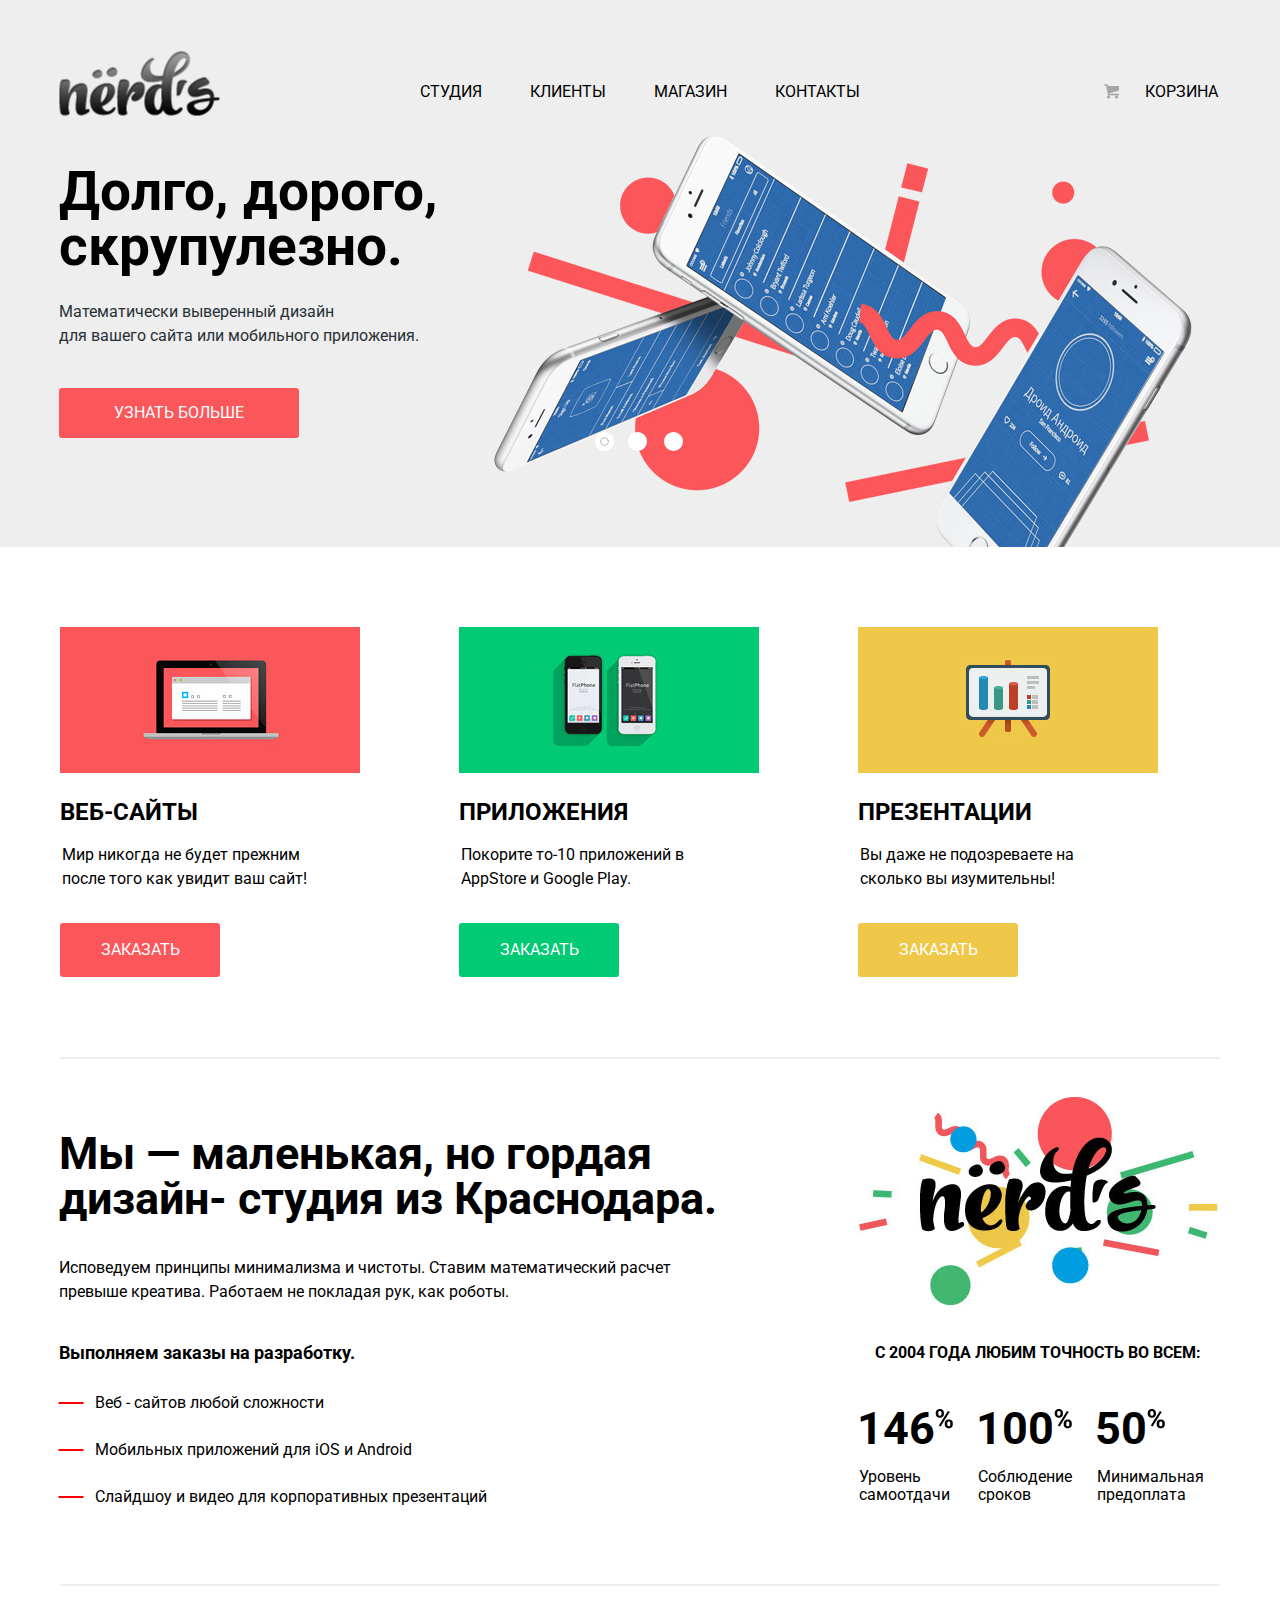
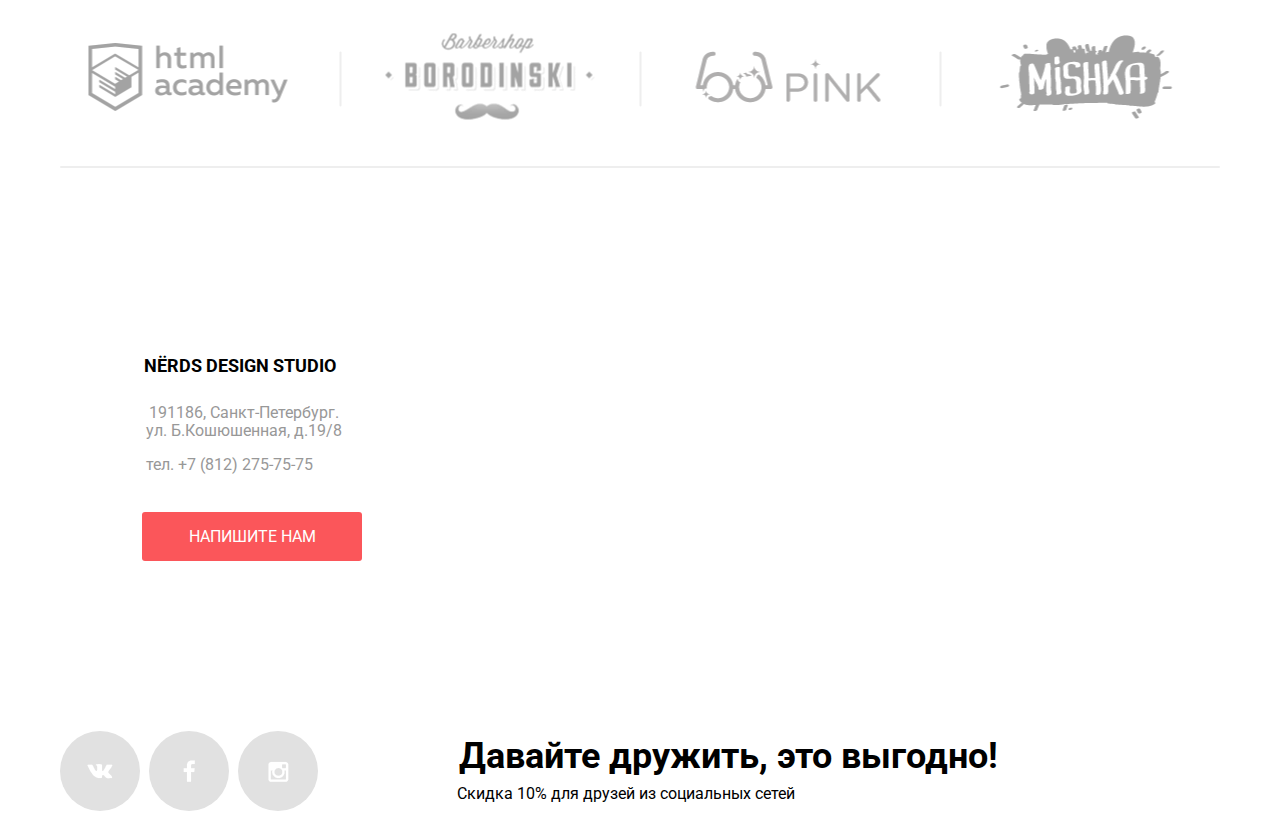
==== commit 6c165e74: "доработка деталей" ====
--- a/index.html
+++ b/index.html
@@ -52,25 +52,25 @@
               <div class="slide-text">
                 <div class="slide-title">Долго, дорого, скрупулезно.</div>
                 <p class="slide-item">
-                  Математически выверенный дизайн<br>
-                  для вашего сайта или мобильного приложения.
+                  Математически выверенный дизайн
+                  <br>для вашего сайта или мобильного приложения.</p>
+                <a  class="btn-slide" href="#">Узнать больше</a>
+              </div>
+            </div>
+            <div class="slide">
+              <div class="slide-text">
+                <div class="slide-title">Любим математику как никто другой</div>
+                <p class="slide-item">
+                  Никакого креатива, только математические формулы
+                  для расчета идеальных пропорций.
                 </p>
                 <a  class="btn-slide" href="#">Узнать больше</a>
               </div>
             </div>
             <div class="slide">
               <div class="slide-text">
-                <div class="slide-title">Любим математику как никто другой</div>
-                <p>
-                  Никакого креатива, только математические формулы
-                  для расчета идеальных пропорций.</p>
-                <a  class="btn-slide" href="#">Узнать больше</a>
-              </div>
-            </div>
-            <div class="slide">
-              <div class="slide-text">
                 <div class="slide-title">Только ночь, только хардкор</div>
-                <p>
+                <p class="slide-item">
                   Работать днем, как все? Мы против этого.
                   <br>Ближе к полуночи работа только начинается.</p>
                 <a  class="btn-slide" href="#">Узнать больше</a>
@@ -87,25 +87,24 @@
     <div class="container clearfix">
       <section class="picture-price clearfix">
         <div class="price">
-          <img src="img/illustration-1.jpg" width="300" height="146" alt="illustration">
+          <img src="img/illustration-1.jpg" width="300" height="146" alt="illustration">      
           <h2>Веб-сайты</h2>
           <p class="word">Мир никогда не будет прежним после того как увидит ваш сайт!</p>
           <a class="btn-red" href="#">Заказать</a>
         </div>
         <div class="price">
-          <img src="img/illustration-2.jpg" width="300" height="146" alt="illustration">
+          <img src="img/illustration-2.jpg" width="300" height="146" alt="illustration">      
           <h2>Приложения</h2>
           <p class="word">Покорите то-10 приложений в AppStore и Google Play.</p>
           <a class="btn-green" href="#">Заказать</a>
         </div>
         <div class="price">
-          <img src="img/illustration-3.jpg" width="300" height="146" alt="illustration">
+          <img src="img/illustration-3.jpg" width="300" height="146" alt="illustration">      
           <h2>Презентации</h2>
           <p class="word">Вы даже не подозреваете на сколько вы изумительны!</p>
           <a class="btn-yellow" href="#">Заказать</a>
         </div>
       </section>
-
       <section class="content-column clearfix">
         <div class="column-left">
           <p class="caption">Мы — маленькая, но гордая дизайн- студия из Краснодара.</p>
@@ -123,7 +122,7 @@
           <div class="logo-color">
             <a href="#">
               <img src="img/Logo2.jpg" width="360" height="208" alt="Nerds"></a>
-            <p class="tagline">С 2004 года любим точность во всем:</p>
+            <p class="title">С 2004 года любим точность во всем:</p>
           </div>
           <div class="call-item">
             <p class="call">146</p>
@@ -146,19 +145,19 @@
     <div class="container clearfix">
       <div class="block-image">
         <div class="image image-Academy">
-          <a class="activ" href="https://htmlacademy.ru/" target="_blank">
+          <a class="active" href="https://htmlacademy.ru/" target="_blank">
             <img src="img/logo-1.png" width="199" height="68" alt="HTML Academy"></a>
         </div>
         <div class="image image-Borodinski">
-          <a class="activ" href="#">
+          <a class="active" href="#">
             <img src="img/logo-2.png" width="209" height="87" alt="Borodinski"></a>
         </div>
         <div class="image image-Pink">
-          <a class="activ" href="#">
+          <a class="active" href="#">
             <img src="img/logo-3.png" width="185" height="52" alt="Pink"></a>
         </div>
         <div class="image image-Mishka">
-          <a class="activ" href="#">
+          <a class="active" href="#">
             <img src="img/logo-4.png" width="173" height="84" alt="Mishka"></a>
         </div>
       </div>
@@ -175,7 +174,6 @@
         <p class="address">
           191186, Санкт-Петербург.
           <br>ул. Б.Кошюшенная, д.19/8</p>
-
         <a class="phone" href="tel:+78122757575">тел. +7 (812) 275-75-75</a>
         <a class="btn-item" href="modal.html" >Напишите нам</a>
       </div>
@@ -199,16 +197,16 @@
   </footer>
 
 
-  <div class="modal-content">
+   <div class="modal-content">
     <button class="modal-content-close" type="button" title="Закрыть">Закрыть</button>
     <p class="modal-content-title">Напишите нам</p>
     <form class="write-form" action="/echo" method="post">
       <div class="half-width">
         <label for="name">Ваше имя</label>
-        <input class="Username" type="text" name="userName" id="name" placeholder="Представьтесь, пожалуйста" required></div>
+        <input class="username" type="text" name="userName" id="name" placeholder="Представьтесь, пожалуйста" required></div>
       <div class="half-width">
         <label for="email">Ваш e-mail:</label>
-        <input class="Useremail" type="email" name="userEmail" id="email" placeholder="Для отправки ответа" required></div>
+        <input class="useremail" type="email" name="userEmail" id="email" placeholder="Для отправки ответа" required></div>
       <div class="review">
         <label for="review">Текст письма:</label>
         <textarea name="letter" id="review" cols="90" rows="5" placeholder="В свободной форме"></textarea>
@@ -217,10 +215,12 @@
         <button class="btn" type="submit">Отправить</button>
       </div>
     </form>
-    </div>
-  <div class="modal-overlay"></div>
-
-
-<script src="js/Modal.js" type="text/javascript"></script>
+     <div class="modal-overlay"></div>
+  </div>
+
+
+
+
+  <script src="js/modal.js" type="text/javascript"></script>
 </body>
 </html>--- a/css/style.css
+++ b/css/style.css
@@ -8,7 +8,7 @@
 	font-size: 16px;
 	font-weight: normal;
 	line-height: 24px;
-	font-family: "Roboto", "Arial", "sans-serif";
+	font-family: "Roboto", "Arial", sans-serif;
 	position: relative;
 }
 
@@ -16,7 +16,7 @@
 	font-size: 55px;
 	font-weight: bold;
 	line-height: 55px;
-	font-family: "Roboto", "Arial", "sans-serif";
+	font-family: "Roboto", "Arial", sans-serif;
 	margin: 0 auto;
 	padding: 78px 0 108px 217px;
 }
@@ -25,7 +25,7 @@
 	font-size: 24px;
 	font-weight: bold;
 	line-height: 30px;
-	font-family: "Roboto", "Arial", "sans-serif";
+	font-family: "Roboto", "Arial", sans-serif;
 	margin: 0 0 16px 0;
 	text-transform: uppercase;
 }
@@ -34,7 +34,7 @@
 	font-size: 18px;
 	font-weight: bold;
 	line-height: 30px;
-	font-family: "Roboto", "Arial", "sans-serif";
+	font-family: "Roboto", "Arial", sans-serif;
 	padding: 0;
 }
 
@@ -85,7 +85,6 @@
 	transform: translate(-50%, -50%);
 	width: 161px;
 	height: 65px;
-
 }
 
 .logo a:hover {
@@ -112,7 +111,7 @@
 	font-size: 16px;
 	font-weight: normal;
 	line-height: 30px;
-	font-family: "Roboto", "Arial", "sans-serif";
+	font-family: "Roboto", "Arial", sans-serif;
 	margin: 76px 0 0 0;
 	padding: 0;
 }
@@ -243,8 +242,8 @@
 }
 
 .slide-text {
-	width: 380px;
-	padding: 30px 0;
+    width: 380px;
+	margin: 30px 0;
 	color: #283136;
 }
 
@@ -252,7 +251,7 @@
 	font-size: 55px;
 	font-weight: bold;
 	line-height: 55px;
-	font-family: "Roboto", "Arial", "sans-serif";
+	font-family: "Roboto", "Arial", sans-serif;
 	margin: 49px 0 0 19px;
 	color: #000000;
 	width: 520px;
@@ -264,7 +263,7 @@
 	font-size: 16px;
 	font-weight: normal;
 	line-height: 24px;
-	font-family: "Roboto", "Arial", "sans-serif";
+	font-family: "Roboto", "Arial", sans-serif;
 }
 
 .btn-slide {
@@ -421,7 +420,7 @@
 	font-size: 45px;
 	font-weight: bold;
 	line-height: 45px;
-	font-family: "Roboto", "Arial", "sans-serif";
+	font-family: "Roboto", "Arial", sans-serif;
 	padding: 0;
 	margin: 0 0 35px 19px;
 }
@@ -430,7 +429,7 @@
 	font-size: 16px;
 	font-weight: normal;
 	line-height: 24px;
-	font-family: "Roboto", "Arial", "sans-serif";
+	font-family: "Roboto", "Arial", sans-serif;
 	width: 625px;
 	margin: 0 0 36px 19px;
 }
@@ -438,6 +437,7 @@
 .column-left h3 {
 	margin: -2px 0 0 19px;
 }
+
 .development {
 	padding: 0 0 0 15px;
 	margin: 0 0 0 40px;
@@ -485,15 +485,14 @@
 	margin: 0 0 60px 20px;
 }
 
-.tagline {
+.title {
 	font-size: 16px;
 	font-weight: bold;
-	line-height: 24px;
-	font-family: "Roboto", "Arial", "sans-serif";
+	line-height: 22px;
+	font-family: "Roboto", "Arial", sans-serif;
 	text-transform: uppercase;
 	margin: 30px -20px 0 0;
 	text-align: center;
-
 }
 
 .call-item {
@@ -509,7 +508,7 @@
 	font-size: 45px;
 	font-weight: bold;
 	line-height: 10px;
-	font-family: "Roboto", "Arial", "sans-serif";
+	font-family: "Roboto", "Arial", sans-serif;
 	padding: 0;
 	margin: 0 0 34px 19px;
 	display: block;
@@ -533,7 +532,7 @@
 	font-size: 16px;
 	font-weight: normal;
 	line-height: 18px;
-	font-family: "Roboto", "Arial", "sans-serif";
+	font-family: "Roboto", "Arial", sans-serif;
 	padding: 0;
 	display: block;
 	margin: 0 0 0 21px;
@@ -774,7 +773,7 @@
 	font-size: 18px;
 	font-weight: bold;
 	line-height: 30px;
-	font-family: "Roboto", "Arial", "sans-serif";
+	font-family: "Roboto", "Arial", sans-serif;
 	text-transform: uppercase;
 	margin: 0 0 23px -24px;
 	padding: 0;
@@ -786,7 +785,7 @@
 	font-size: 16px;
 	font-weight: normal;
 	line-height: 18px;
-	font-family: "Roboto", "Arial", "sans-serif";
+	font-family: "Roboto", "Arial", sans-serif;
 	color: #989898;
 }
 
@@ -822,12 +821,14 @@
 }
 
 .headlines {
+	width: 140px;
+	float: left;
 	font-size: 18px;
 	font-weight: bold;
 	line-height: 30px;
-	font-family: "Roboto", "Arial", "sans-serif";
+	font-family: "Roboto", "Arial", sans-serif;
 	text-transform: uppercase;
-	margin: 0 0 0 -2px;
+	margin: 0;
 }
 
 .price-range {
@@ -840,7 +841,7 @@
 	font-size: 18px;
 	font-weight: bold;
 	line-height: 30px;
-	font-family: "Roboto", "Arial", "sans-serif";
+	font-family: "Roboto", "Arial", sans-serif;
 	text-transform: uppercase;
 	margin: 0 0 49px 0;
 }
@@ -869,7 +870,6 @@
 	margin: 0;
 	padding: 0;
 }
-
 
 .range {
 	margin: 0;
@@ -934,7 +934,7 @@
 	font-weight: normal;
 	line-height: 22px;
 	font-style: normal;
-	font-family: "Roboto", "Arial", "sans-serif";
+	font-family: "Roboto", "Arial", sans-serif;
 	color: #283136;
 	text-align: center;
 	border-radius: 5px;
@@ -958,6 +958,7 @@
 li.max-item {
 	margin: 0 0 0 37px;
 }
+
 li.min-item {
 	margin: 0 0 0 10px;
 }
@@ -975,6 +976,7 @@
 	width: 260px;
 	padding: 0;
 }
+
 .variations-meshes li,
 .features li {
 	list-style-type: none;
@@ -1035,7 +1037,7 @@
 	border-radius: 50%;
 }
 
-.login-radio input[type="radio"] + .radio-indicator:hover {
+.login-radio input[type="radio"]:hover + .radio-indicator {
 	display: block;
 	width: 20px;
 	height: 20px;
@@ -1046,7 +1048,7 @@
 	border-radius: 50%;
 }
 
-.login-radio input[type="radio"]:checked + .radio-indicator:hover::after {
+.login-radio input[type="radio"]:checked:hover + .radio-indicator::after {
 	content: "";
 	display: block;
 	width: 10px;
@@ -1058,7 +1060,7 @@
 	border-radius: 50%;
 }
 
-.login-radio input[type="radio"] + .radio-indicator:disabled {
+.login-radio input[type="radio"]:disabled + .radio-indicator::after {
 	display: block;
 	width: 20px;
 	height: 20px;
@@ -1066,10 +1068,11 @@
 	top: 0;
 	left: 0;
 	border: 2px solid #4d4d4d;
+	opacity: 0.1;
 	border-radius: 50%;
 }
 
-.login-radio input[type="radio"]:checked + .radio-indicator:disabled::after {
+.login-radio input[type="radio"]:checked:disabled + .radio-indicator::after {
 	content: "";
 	display: block;
 	width: 10px;
@@ -1078,6 +1081,7 @@
 	top: 5px;
 	left: 5px;
 	background-color: #4d4d4d;
+	opacity: 0.1;
 	border-radius: 50%;
 }
 
@@ -1121,7 +1125,7 @@
 	z-index: 10;
 }
 
-.login-checkbox input[type="checkbox"] + .checkbox-indicator:hover {
+.login-checkbox input[type="checkbox"]:hover + .checkbox-indicator {
 	position: absolute;
 	top: 0;
 	left: 0;
@@ -1133,7 +1137,7 @@
 	z-index: 20;
 }
 
-.login-checkbox input[type="checkbox"]:checked + .checkbox-indicator:hover::after {
+.login-checkbox input[type="checkbox"]:checked:hover + .checkbox-indicator::after {
 	content: "";
 	position: absolute;
 	top: 0;
@@ -1145,6 +1149,32 @@
 	z-index: 300;
 }
 
+.login-checkbox input[type="checkbox"]:disabled + .checkbox-indicator {
+	position: absolute;
+	top: 0;
+	left: 0;
+	width: 18px;
+	height: 18px;
+	display: block;
+	border: 2px solid #4d4d4d;
+	border-radius: 5px;
+	opacity: 0.3;
+	z-index: 20;
+}
+
+.login-checkbox input[type="checkbox"]:checked:disabled + .checkbox-indicator::after {
+	content: "";
+	position: absolute;
+	top: 0;
+	left: 0;
+	width: 23px;
+	height: 19px;
+	display: block;
+	background: url("../img/sprite.png") no-repeat -10px -45px;
+	opacity: 0.3;
+	z-index: 300;
+}
+
 .btn-form {
 	display: block;
 	width: 260px;
@@ -1154,7 +1184,7 @@
 	font-size: 16px;
 	font-weight: bold;
 	line-height: 18px;
-	font-family: "Roboto", "Arial", "sans-serif";
+	font-family: "Roboto", "Arial", sans-serif;
 	color: #000000;
 	text-transform: uppercase;
 	text-align: center;
@@ -1233,12 +1263,12 @@
 	vertical-align: top;
 	background-color: #ffffff;
 	border-radius: 50%;
-
 }
 
 .headlines-sort {
 	width: 360px;
-	margin: 0 0 49px 0;
+	float: right;
+	margin: 0;
 }
 
 .headlines-menu {
@@ -1248,7 +1278,7 @@
 	font-size: 14px;
 	font-weight: normal;
 	line-height: 18px;
-	font-family: "Roboto", "Arial", "sans-serif";
+	font-family: "Roboto", "Arial", sans-serif;
 	float: left;
 }
 
@@ -1318,6 +1348,15 @@
 	top: 4px;
 	border: 5px solid transparent;
 	border-top: 10px solid #000000;
+}
+
+.down a:hover::after {
+	content: '';
+	position: absolute;
+	right: -20px;
+	top: 4px;
+	border: 5px solid transparent;
+	border-top: 10px solid #cccccc;
 }
 
 .up a {
@@ -1339,6 +1378,15 @@
 	border-bottom: 10px solid #cccccc;
 }
 
+.up a:hover::after {
+	content: '';
+	position: absolute;
+	right: -45px;
+	top: -2px;
+	border: 5px solid transparent;
+	border-bottom: 10px solid #000000;
+}
+
 .price,
 .sort,
 li a {
@@ -1349,7 +1397,7 @@
 	font-size: 18px;
 	font-weight: bold;
 	line-height: 18px;
-	font-family: "Roboto", "Arial", "sans-serif";
+	font-family: "Roboto", "Arial", sans-serif;
 	margin: 0;
 	padding: 0;
 }
@@ -1394,33 +1442,40 @@
 	font-size: 18px;
 	font-weight: bold;
 	line-height: 30px;
-	font-family: "Roboto", "Arial", "sans-serif";
+	font-family: "Roboto", "Arial", sans-serif;
 	text-transform: uppercase;
 	margin: 0 0 15px 0;
-
 }
 
 .selection .btn {
-	display: block;
-	width: 200px;
-	padding: 13px 0;
-	margin: 31px 0 0 8px;
-	font-size: 16px;
-	color: white;
-	text-transform: uppercase;
-	text-align: center;
-	text-decoration: none;
-	background: #fb565a;
-	border-radius: 3px;
+    display: block;
+    width: 200px;
+    padding: 13px 0;
+    margin: 30px 0 0 8px;
+    font-size: 16px;
+    color: white;
+    text-transform: uppercase;
+    text-align: center;
+    text-decoration: none;
+    background: #fb565a;
+    border-radius: 3px;
+}
+
+.selection .btn:hover {
+    background-color: #e74246;
+}
+
+.selection .btn:active {
+    background-color: #d7373b;
 }
 
 .selection-item  {
 	font-size: 16px;
 	font-weight: normal;
 	line-height: 18px;
-	font-family: "Roboto", "Arial", "sans-serif";
+	font-family: "Roboto", "Arial", sans-serif;
 	color: #666666;
-	margin: 0 0 0 0;
+	margin: 0 0 0 14px;
 	padding: 0;
 	width: 190px;
 }
@@ -1661,7 +1716,7 @@
 	font-size: 36px;
 	font-weight: bold;
 	line-height: 36px;
-	font-family: "Roboto", "Arial", "sans-serif";
+	font-family: "Roboto", "Arial", sans-serif;
 	margin: 0;
 }
 
@@ -1669,7 +1724,7 @@
 	font-size: 16px;
 	font-weight: normal;
 	line-height: 22px;
-	font-family: "Roboto", "Arial", "sans-serif";
+	font-family: "Roboto", "Arial", sans-serif;
 	margin: 9px 0 0 -2px;
 }
 
@@ -1688,7 +1743,7 @@
 	background-color: #ffffff;
 	box-shadow: 0 20px 60px rgba(0, 0, 0, 0.5);
 	display: none;
-	z-index: 20;
+	z-index: 1;
 }
 
 .modal-overlay {
@@ -1698,8 +1753,9 @@
 	width: 100%;
 	height: 100%;
 	background-color:  rgba(0, 0, 0, 0.5);
-	z-index: 10;
+	z-index: 999;
 	display: none;
+	text-align: center;
 }
 
 .modal-content-show {
@@ -1748,6 +1804,19 @@
 	background-color: #fb565a;
 	border-radius: 1px;
 }
+
+.modal-content-close:active::before,
+.modal-content-close:active::after {
+    content: "";
+    position: absolute;
+    top: 10px;
+    left: 2px;
+    width: 24px;
+    height: 4px;
+    background-color: #ffeeee;
+    border-radius: 1px;
+}
+
 .modal-content-close::before {
 	-webkit-transform: rotate(45deg);
 	transform: rotate(45deg);
@@ -1766,7 +1835,7 @@
 	font-size: 45px;
 	font-weight: normal;
 	line-height: 45px;
-	font-family: "Roboto", "Arial", "sans-serif";
+	font-family: "Roboto", "Arial", sans-serif;
 	margin: 0 0 50px 0;
 }
 
@@ -1788,9 +1857,10 @@
 	width: 95%;
 	margin: 0 0 35px 0;
 	padding: 2px 5px;
-	border: 1px solid #cccccc;
+	border: 2px solid #d7dcde;
 	border-radius: 3px;
 	vertical-align: middle;
+    outline: none;
 }
 
 textarea {
@@ -1798,16 +1868,27 @@
 	resize: none;
 }
 
-.write-form input:hover,
+.username:hover,
+.useremail:hover,
 textarea:hover {
-	border: 1px solid #b4b9bb;
+	border: 2px solid #b4b9bb;
 	color:  #b4b9bb;
-}
-
-.write-form input:active,
+    outline: none;
+}
+
+.username:active,
+.useremail:active,
 textarea:active {
-	border: 1px solid #000000;
+	border: 2px solid #000000;
 	color:  #000000;
+    outline: none;
+}
+
+.username:invalid,
+.useremail:invalid {
+    border: 2px solid #e74246;
+    color:  #e74246;
+    outline: none;
 }
 
 .half-width {
@@ -1832,7 +1913,8 @@
 	text-decoration: none;
 	background: #fb565a;
 	border-radius: 3px;
-	outline: none;
+	border: none;
+    outline: none;
 }
 
 /* Всплывающая форма */
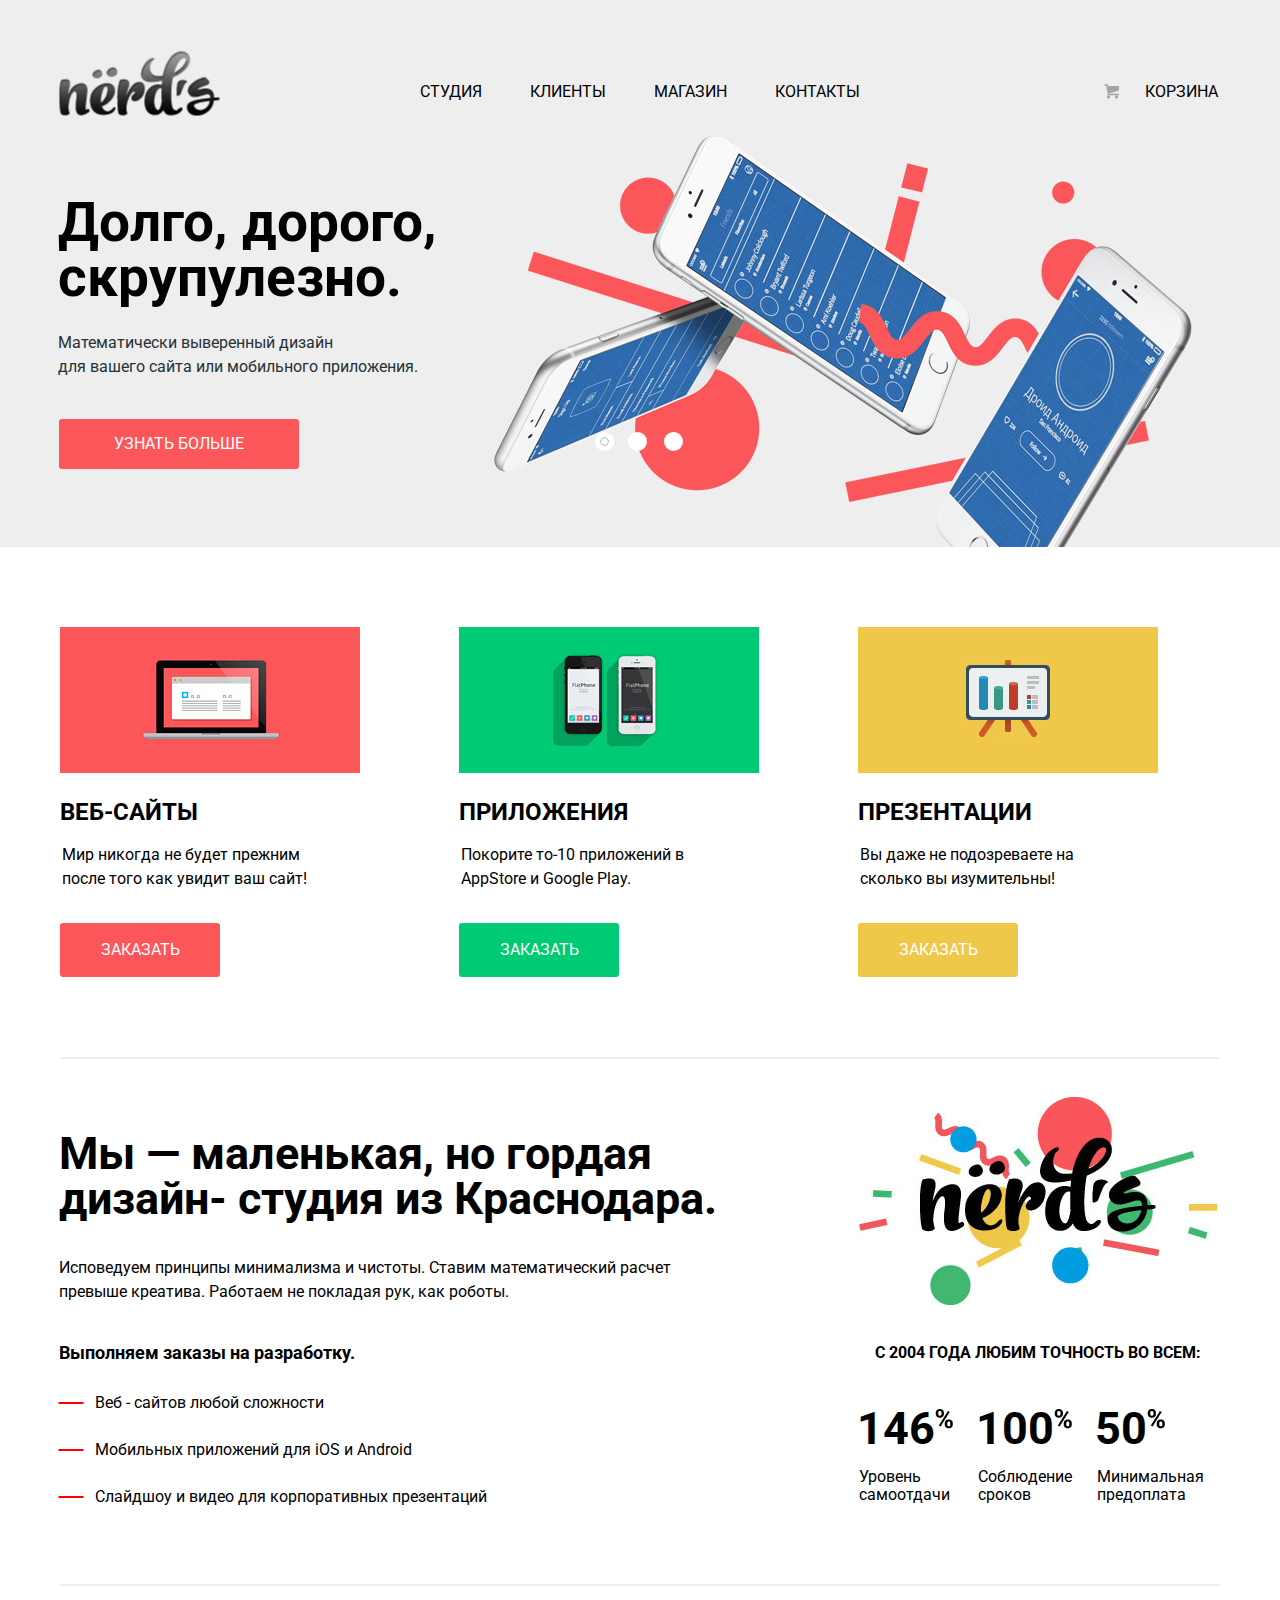
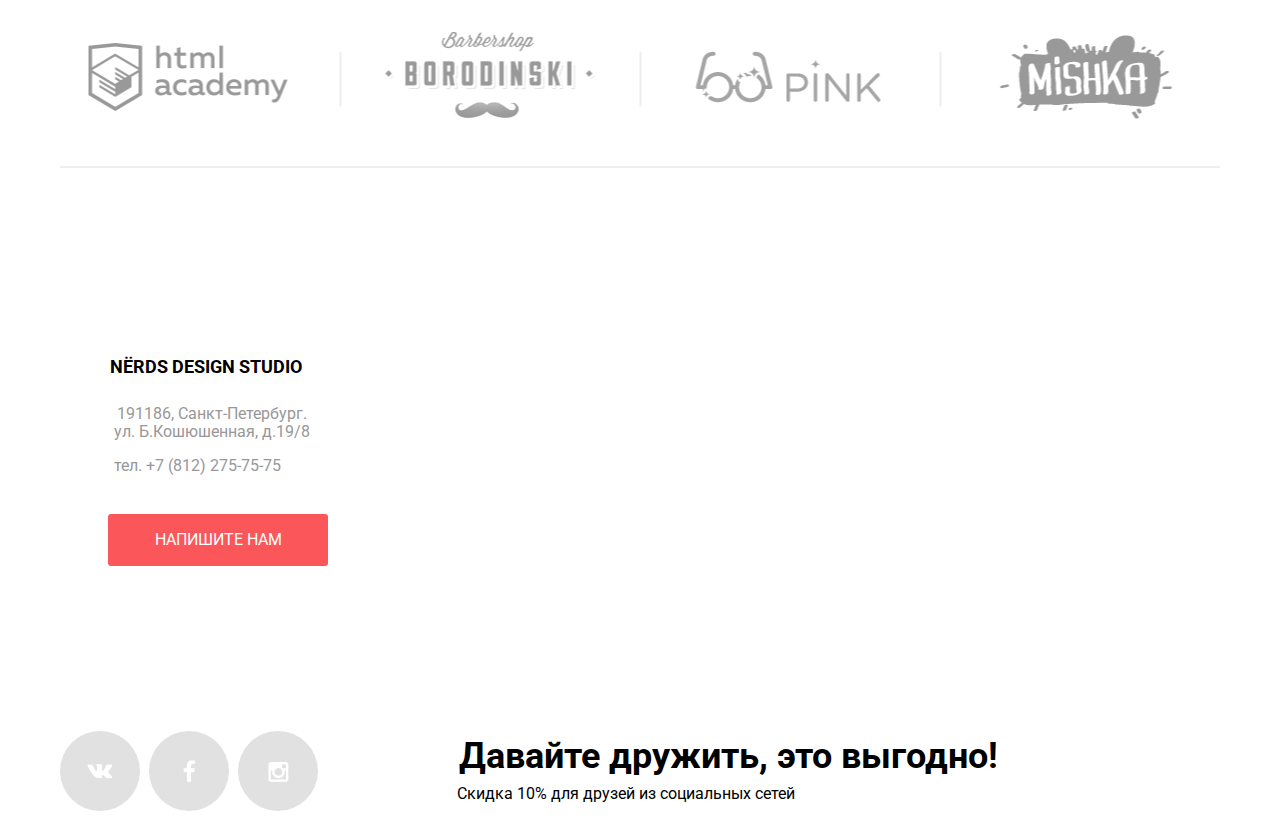
==== commit 147cc2f3: "доработка" ====
--- a/index.html
+++ b/index.html
@@ -150,7 +150,7 @@
         </div>
         <div class="image image-Borodinski">
           <a class="active" href="#">
-            <img src="img/logo-2.png" width="209" height="87" alt="Borodinski"></a>
+            <img src="img/logo-2.png" width="209" height="90" alt="Borodinski"></a>
         </div>
         <div class="image image-Pink">
           <a class="active" href="#">
@@ -167,6 +167,7 @@
   <div class="interactive-map">
     <section class="map-form">
       <div class="map">
+          <img  class="fixed-map" src="img/map.png" width="1440" height="416" alt="Карта">
         <iframe src="https://www.google.com/maps/embed?pb=!1m18!1m12!1m3!1d1998.59910436516!2d30.320894615776144!3d59.93879418187623!2m3!1f0!2f0!3f0!3m2!1i1024!2i768!4f13.1!3m3!1m2!1s0x4696310fca5ba729%3A0xea9c53d4493c879f!2z0JHQvtC70YzRiNCw0Y8g0JrQvtC90Y7RiNC10L3QvdCw0Y8g0YPQuy4sIDE5LCDQodCw0L3QutGCLdCf0LXRgtC10YDQsdGD0YDQsywgMTkxMTg2!5e0!3m2!1sru!2sru!4v1479047206837" width="100%" height="416" frameborder="0" style="border:0" allowfullscreen></iframe>
       </div>
       <div class="form-write">
--- a/css/style.css
+++ b/css/style.css
@@ -242,9 +242,11 @@
 }
 
 .slide-text {
-    width: 380px;
-	margin: 30px 0;
+	width: 380px;
+	height: 432px;
+	margin: 0;
 	color: #283136;
+    float: left;
 }
 
 .slide-title {
@@ -252,14 +254,14 @@
 	font-weight: bold;
 	line-height: 55px;
 	font-family: "Roboto", "Arial", sans-serif;
-	margin: 49px 0 0 19px;
+	margin: 80px 0 0 18px;
 	color: #000000;
 	width: 520px;
 }
 
 .slide-item {
 	width: 365px;
-	margin: 26px 0 40px 19px;
+	margin: 26px 0 40px 18px;
 	font-size: 16px;
 	font-weight: normal;
 	line-height: 24px;
@@ -584,103 +586,66 @@
 
 .image-Academy a {
 	position: absolute;
-	background: url("../img/logo-sprite.png") no-repeat -10px -180px;
+	top: 50%;
+	left: 50%;
+	display: block;
+	width: 199px;
+	height: 68px;
+	-webkit-transform: translate(-50%, -50%);
+	transform: translate(-50%, -50%);
+	opacity: 0.4;
+}
+
+.image-Academy a:hover,
+.image-Borodinski a:hover,
+.image-Pink a:hover,
+.image-Mishka a:hover {
+	opacity: 1;
+	z-index: 200;
+}
+
+.image-Academy a:active,
+.image-Borodinski a:active,
+.image-Pink a:active,
+.image-Mishka a:active {
+	opacity: 0.1;
+}
+
+.image-Borodinski a {
+	position: absolute;
 	top: 50%;
 	left: 50%;
 	-webkit-transform: translate(-50%, -50%);
 	transform: translate(-50%, -50%);
 	display: block;
-	width: 199px;
-	height: 68px;
-	z-index: 1;
-}
-
-.image-Academy a:hover {
-	width: 199px;
-	height: 68px;
-	background-position: -10px -268px;
-}
-
-.image-Academy a:active {
-	width: 199px;
-	height: 68px;
-	background-position: -10px -356px;
-}
-
-.image-Borodinski a {
-	position: absolute;
-	background: url("../img/logo-sprite.png") no-repeat -10px -529px;
+	width: 209px;
+	height: 90px;
+	opacity: 0.4;
+}
+
+.image-Pink a {
+	position: absolute;
 	top: 50%;
 	left: 50%;
 	-webkit-transform: translate(-50%, -50%);
 	transform: translate(-50%, -50%);
 	display: block;
-	width: 209px;
-	height: 87px;
-	z-index: 1;
-}
-
-.image-Borodinski a:hover {
-	width: 209px;
-	height: 90px;
-	background-position: -10px -636px;
-}
-
-.image-Borodinski a:active {
-	width: 209px;
-	height: 87px;
-	background-position: -10px -746px;
-}
-
-.image-Pink a {
-	position: absolute;
-	background: url("../img/logo-sprite.png") no-repeat -10px -853px;
+	width: 185px;
+	height: 52px;
+	opacity: 0.4;
+}
+
+.image-Mishka a {
+	position: absolute;
 	top: 50%;
 	left: 50%;
 	-webkit-transform: translate(-50%, -50%);
 	transform: translate(-50%, -50%);
 	display: block;
-	width: 185px;
-	height: 52px;
-	z-index: 1;
-}
-
-.image-Pink a:hover {
-	width: 185px;
-	height: 52px;
-	background-position: -10px -925px;
-}
-
-.image-Pink a:active {
-	width: 185px;
-	height: 52px;
-	background-position: -10px -997px;
-}
-
-.image-Mishka a {
-	position: absolute;
-	background: url("../img/logo-sprite.png") no-repeat -10px -1277px;
-	top: 50%;
-	left: 50%;
-	-webkit-transform: translate(-50%, -50%);
-	transform: translate(-50%, -50%);
-	display: block;
 	width: 173px;
 	height: 84px;
 	margin: 0;
-	z-index: 1;
-}
-
-.image-Mishka a:hover{
-	width: 173px;
-	height: 84px;
-	background-position: -10px -1069px;
-}
-
-.image-Mishka a:active{
-	width: 173px;
-	height: 84px;
-	background-position: -10px -1173px;
+	opacity: 0.4;
 }
 
 .image:first-child {
@@ -756,17 +721,22 @@
 	position: relative;
 }
 
+.fixed-map {
+    display: none;
+}
+
 .form-write {
 	width: 220px;
 	min-height: 210px;
 	background-color: #ffffff;
 	position: absolute;
-	top: 53px;
-	left: 92px;
+	top: 54px;
+	left: 50%;
 	display: block;
 	vertical-align: middle;
 	text-align: center;
 	padding: 50px  50px 50px 50px;
+    margin: 0 0 0 -580px;
 }
 
 .head {
@@ -775,7 +745,7 @@
 	line-height: 30px;
 	font-family: "Roboto", "Arial", sans-serif;
 	text-transform: uppercase;
-	margin: 0 0 23px -24px;
+	margin: 0 0 23px -29px;
 	padding: 0;
 }
 
@@ -799,8 +769,8 @@
 .btn-item {
 	display: block;
 	width: 220px;
-	padding: 16px 0 15px 0;
-	margin: 35px 0 0 0;
+	padding: 17px 0 17px 0;
+	margin: 36px 0 0 -2px;
 	font-size: 16px;
 	line-height: 18px;
 	color: white;
@@ -1213,9 +1183,13 @@
 	position: relative;
 	width: 358px;
 	border: 1px solid #eeeeee;
-	margin: 0 0 36px 0;
+	margin: 0 0 33px 0;
 	border-radius: 2px;
 	cursor: pointer;
+}
+
+.template:nth-child(2) {
+    margin: 0 0 36px 0;
 }
 
 .template:hover {
@@ -1489,7 +1463,7 @@
 
 .paginator {
 	width: 600px;
-	margin: 20px 0 0 0;
+	margin: 25px 0 0 0;
 	padding: 0;
 	display: inline-block;
 	vertical-align: middle;
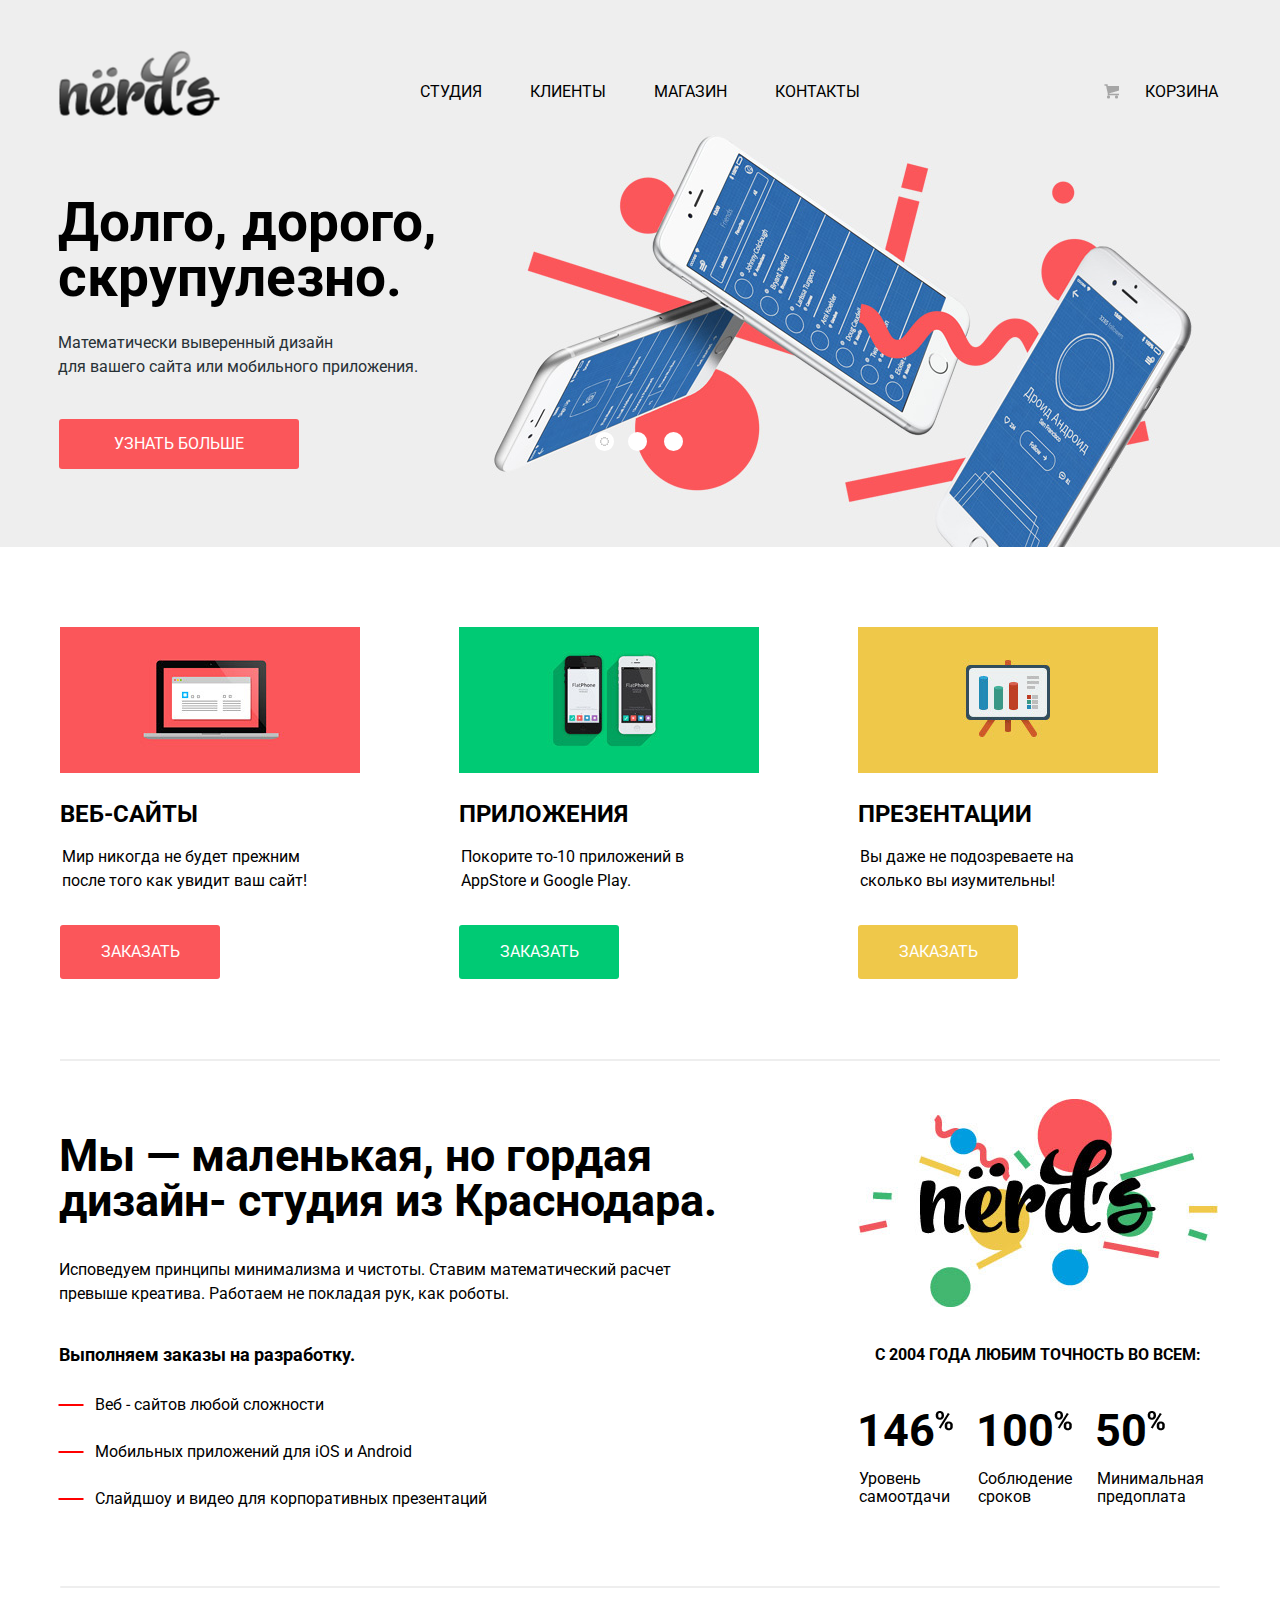
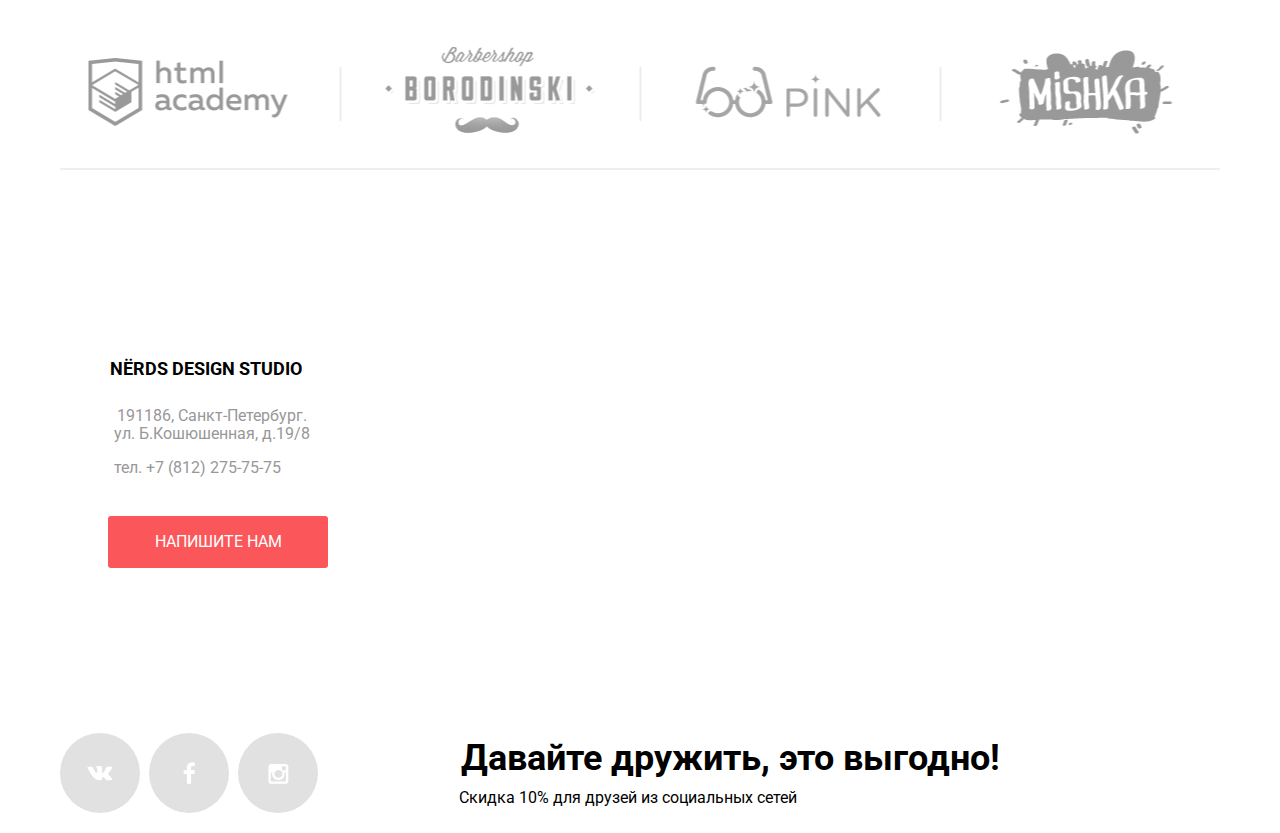
==== commit d25eb989: "Внесены все исправления" ====
--- a/index.html
+++ b/index.html
@@ -150,7 +150,7 @@
         </div>
         <div class="image image-Borodinski">
           <a class="active" href="#">
-            <img src="img/logo-2.png" width="209" height="90" alt="Borodinski"></a>
+            <img src="img/logo-2.png" width="209" height="90" alt="Barbershop"></a>
         </div>
         <div class="image image-Pink">
           <a class="active" href="#">
@@ -197,8 +197,7 @@
     </div>
   </footer>
 
-
-   <div class="modal-content">
+  <div class="modal-content">
     <button class="modal-content-close" type="button" title="Закрыть">Закрыть</button>
     <p class="modal-content-title">Напишите нам</p>
     <form class="write-form" action="/echo" method="post">
@@ -218,10 +217,6 @@
     </form>
      <div class="modal-overlay"></div>
   </div>
-
-
-
-
   <script src="js/modal.js" type="text/javascript"></script>
 </body>
 </html>--- a/css/style.css
+++ b/css/style.css
@@ -172,15 +172,15 @@
 .basket-btn::after {
 	content: " ";
 	position: absolute;
-	background: url("../img/sprite.png") no-repeat 0 0;
+	top: 2px;
+	right: 99px;
+	background: url("../img/sprite.png") no-repeat -10px -10px;
 	width: 15px;
 	height: 15px;
-	background-position: -10px -10px;
-	top: 2px;
-	right: 99px;
-}
-
-/*Слайдер*/
+	display: block;
+}
+
+/*slider*/
 
 .slider-info {
 	position: relative;
@@ -201,15 +201,15 @@
 	height: 35px;
 	margin: 0 0 0 466px;
 	text-align: center;
-	z-index:1000;
+	z-index: 1000;
 }
 
 .slider-controls label {
-	display: inline-block;
 	width: 15px;
 	height: 15px;
 	margin: 0;
 	padding: 0;
+	display: inline-block;
 	vertical-align: top;
 	background: #ffffff;
 	border: 2px solid #ffffff;
@@ -250,13 +250,13 @@
 }
 
 .slide-title {
+	width: 520px;
+	margin: 80px 0 0 18px;
 	font-size: 55px;
 	font-weight: bold;
 	line-height: 55px;
 	font-family: "Roboto", "Arial", sans-serif;
-	margin: 80px 0 0 18px;
 	color: #000000;
-	width: 520px;
 }
 
 .slide-item {
@@ -269,10 +269,10 @@
 }
 
 .btn-slide {
-	display: block;
 	width: 240px;
+	margin: 25px 0 0 19px;
 	padding: 13px 0;
-	margin: 25px 0 0 19px;
+	display: block;
 	font-size: 16px;
 	color: white;
 	text-transform: uppercase;
@@ -311,9 +311,11 @@
 #btn-1:checked ~ .slides .slide:nth-child(1) {
 	display: block;
 }
+
 #btn-2:checked ~ .slides .slide:nth-child(2) {
 	display: block;
 }
+
 #btn-3:checked ~ .slides .slide:nth-child(3) {
 	display: block;
 }
@@ -331,20 +333,20 @@
 }
 
 .price img {
-	margin: 0 0 17px 0;
+	margin: 0 0 19px 0;
 }
 
 .price {
 	width: 300px;
+	margin: 0 99px 0 0;
 	padding: 0;
 	float: left;
-	margin: 0 99px 0 0;
 }
 
 .word {
 	width: 248px;
-	padding: 0;
 	margin: 0 0 32px 2px;
+	padding: 0;
 	text-transform: none;
 }
 
@@ -419,21 +421,20 @@
 
 .caption {
 	width: 680px;
+	margin: 0 0 35px 19px;
 	font-size: 45px;
 	font-weight: bold;
 	line-height: 45px;
 	font-family: "Roboto", "Arial", sans-serif;
-	padding: 0;
-	margin: 0 0 35px 19px;
 }
 
 .left {
+	width: 625px;
+	margin: 0 0 36px 19px;
 	font-size: 16px;
 	font-weight: normal;
 	line-height: 24px;
 	font-family: "Roboto", "Arial", sans-serif;
-	width: 625px;
-	margin: 0 0 36px 19px;
 }
 
 .column-left h3 {
@@ -441,23 +442,23 @@
 }
 
 .development {
+	margin: 0 0 0 40px;
 	padding: 0 0 0 15px;
-	margin: 0 0 0 40px;
 	list-style: none;
 }
 
 .development li {
+	position: relative;
 	padding: 23px 0 0 0;
-	position: relative;
 }
 
 .development li::before {
 	content: "";
 	position: absolute;
+	top: 35px;
+	left: -24px;
 	width: 25px;
 	height: 2px;
-	top: 35px;
-	left: -24px;
 	-webkit-transform: translate(-50%, -50%);
 	transform: translate(-50%, -50%);
 	background-color: red;
@@ -466,10 +467,10 @@
 .hyphen li::before {
 	content: "";
 	position: relative;
+	top: 52px;
+	left: -9px;
 	width: 25px;
 	height: 2px;
-	top: 52px;
-	left: -9px;
 	-webkit-transform: translate(-50%, -50%);
 	transform: translate(-50%, -50%);
 	background-color: red;
@@ -477,53 +478,54 @@
 
 .column-right {
 	width: 360px;
+	margin: 38px 22px 0 0;
+	padding: 0;
 	float: right;
-	margin: 38px 22px 0 0;
-	padding: 0;
 }
 
 .logo-color {
-	padding: 0;
 	margin: 0 0 60px 20px;
+	padding: 0;
 }
 
 .title {
+	margin: 30px -20px 0 0;
 	font-size: 16px;
 	font-weight: bold;
 	line-height: 22px;
 	font-family: "Roboto", "Arial", sans-serif;
 	text-transform: uppercase;
-	margin: 30px -20px 0 0;
 	text-align: center;
 }
 
 .call-item {
 	width: 115px;
+	margin: 0;
+	padding: 0;
 	display: inline-block;
 	vertical-align: middle;
-	margin: 0;
-	padding: 0;
 	position: relative;
 }
 
 .call {
+	display: block;
+	margin: 0 0 34px 19px;
+	padding: 0;
 	font-size: 45px;
 	font-weight: bold;
 	line-height: 10px;
 	font-family: "Roboto", "Arial", sans-serif;
-	padding: 0;
-	margin: 0 0 34px 19px;
-	display: block;
 }
 
 .call::after {
 	content: " ";
+	width: 18px;
+	height: 20px;
 	position: absolute;
 	top: -15px;
 	bottom: 0;
 	background: url("../img/sprite.png") no-repeat -10px -127px;
-	width: 18px;
-	height: 20px;
+
 }
 
 .call:nth-child(3) {
@@ -531,13 +533,13 @@
 }
 
 .par {
+	display: block;
+	margin: 0 0 0 21px;
+	padding: 0;
 	font-size: 16px;
 	font-weight: normal;
 	line-height: 18px;
 	font-family: "Roboto", "Arial", sans-serif;
-	padding: 0;
-	display: block;
-	margin: 0 0 0 21px;
 }
 
 .page-article .container {
@@ -547,16 +549,16 @@
 .block-image {
 	display: block;
 	width: 1160px;
+	margin: 0;
 	padding: 88px 0 67px 23px;
-	margin: 0;
 	position: relative;
 }
 
 .block-image::before {
 	content: "";
 	width: 1160px;
+	height: 2px;
 	margin: 0 auto;
-	height: 2px;
 	position: absolute;
 	top: -5px;
 	left: 0;
@@ -567,8 +569,8 @@
 .block-image::after {
 	content: "";
 	width: 1160px;
+	height: 2px;
 	margin: 0 auto;
-	height: 2px;
 	position: absolute;
 	top: 177px;
 	left: 0;
@@ -577,10 +579,10 @@
 }
 
 .image {
+	width: 210px;
 	position: relative;
-	width: 210px;
 	display: inline-block;
-	vertical-align: top;
+	vertical-align: middle;
 	border-style: none;
 }
 
@@ -601,7 +603,6 @@
 .image-Pink a:hover,
 .image-Mishka a:hover {
 	opacity: 1;
-	z-index: 200;
 }
 
 .image-Academy a:active,
@@ -612,39 +613,41 @@
 }
 
 .image-Borodinski a {
+	display: block;
+	width: 209px;
+	height: 90px;
+	margin: 0;
 	position: absolute;
 	top: 50%;
 	left: 50%;
 	-webkit-transform: translate(-50%, -50%);
 	transform: translate(-50%, -50%);
-	display: block;
-	width: 209px;
-	height: 90px;
 	opacity: 0.4;
 }
 
 .image-Pink a {
+	display: block;
+	width: 185px;
+	height: 52px;
+	margin: 0;
 	position: absolute;
 	top: 50%;
 	left: 50%;
 	-webkit-transform: translate(-50%, -50%);
 	transform: translate(-50%, -50%);
-	display: block;
-	width: 185px;
-	height: 52px;
 	opacity: 0.4;
 }
 
 .image-Mishka a {
+	display: block;
+	width: 173px;
+	height: 84px;
+	margin: 0;
 	position: absolute;
 	top: 50%;
 	left: 50%;
 	-webkit-transform: translate(-50%, -50%);
 	transform: translate(-50%, -50%);
-	display: block;
-	width: 173px;
-	height: 84px;
-	margin: 0;
 	opacity: 0.4;
 }
 
@@ -666,8 +669,8 @@
 .image:nth-child(2)::before {
 	content: "";
 	width: 55px;
+	height: 2px;
 	margin: 0 auto;
-	height: 2px;
 	position: absolute;
 	top: 1px;
 	left: -72px;
@@ -680,8 +683,8 @@
 .image:nth-child(2)::after {
 	content: "";
 	width: 55px;
+	height: 2px;
 	margin: 0 auto;
-	height: 2px;
 	position: absolute;
 	top: 1px;
 	left: 228px;
@@ -694,8 +697,8 @@
 .image:nth-child(3)::after {
 	content: "";
 	width: 55px;
+	height: 2px;
 	margin: 0 auto;
-	height: 2px;
 	position: absolute;
 	top: 1px;
 	left: 314px;
@@ -714,6 +717,7 @@
 	margin: 0;
 	padding: 0;
 	position: relative;
+
 }
 
 .map-form {
@@ -722,31 +726,32 @@
 }
 
 .fixed-map {
-    display: none;
+	display: none;
+	margin: 0 auto;
 }
 
 .form-write {
+	display: block;
 	width: 220px;
 	min-height: 210px;
-	background-color: #ffffff;
+	margin: 0 0 0 -580px;
+	padding: 50px  50px 50px 50px;
 	position: absolute;
 	top: 54px;
 	left: 50%;
-	display: block;
 	vertical-align: middle;
 	text-align: center;
-	padding: 50px  50px 50px 50px;
-    margin: 0 0 0 -580px;
+	background-color: #ffffff;
 }
 
 .head {
+	margin: 0 0 23px -29px;
+	padding: 0;
 	font-size: 18px;
 	font-weight: bold;
 	line-height: 30px;
 	font-family: "Roboto", "Arial", sans-serif;
 	text-transform: uppercase;
-	margin: 0 0 23px -29px;
-	padding: 0;
 }
 
 .address {
@@ -760,17 +765,17 @@
 }
 
 a.phone {
+	margin: 0 0 0 -18px;
+	padding: 0 27px 0 0;
 	color: #989898;
 	text-decoration: none;
-	margin: 0 0 0 -18px;
-	padding: 0 27px 0 0;
 }
 
 .btn-item {
 	display: block;
 	width: 220px;
+	margin: 36px 0 0 -2px;
 	padding: 17px 0 17px 0;
-	margin: 36px 0 0 -2px;
 	font-size: 16px;
 	line-height: 18px;
 	color: white;
@@ -792,13 +797,14 @@
 
 .headlines {
 	width: 140px;
+	margin: 0;
 	float: left;
 	font-size: 18px;
 	font-weight: bold;
 	line-height: 30px;
 	font-family: "Roboto", "Arial", sans-serif;
 	text-transform: uppercase;
-	margin: 0;
+	cursor: pointer;
 }
 
 .price-range {
@@ -808,12 +814,13 @@
 .headlines-item,
 .headlines-part,
 .headlines-part_two {
+	margin: 0 0 49px 0;
 	font-size: 18px;
 	font-weight: bold;
 	line-height: 30px;
 	font-family: "Roboto", "Arial", sans-serif;
 	text-transform: uppercase;
-	margin: 0 0 49px 0;
+	cursor: pointer;
 }
 
 .headlines-item {
@@ -853,10 +860,10 @@
 }
 
 .range-controls {
+	height: 80px;
+	margin: 0;
+	padding: 0 20px;
 	position: relative;
-	height: 80px;
-	margin: 0;
-	padding: 0 20px;
 	background-color: #eeeeee;
 	border-radius: 5px;
 	overflow: hidden;
@@ -864,8 +871,8 @@
 
 .range-controls .scale {
 	height: 2px;
+	margin: 39px 0 0 0;
 	background-color: #d7dcde;
-	margin: 39px 0 0 0;
 }
 
 .range-controls .bar {
@@ -874,11 +881,11 @@
 }
 
 .range-controls .toggle {
+	width: 4px;
+	height: 4px;
 	position: absolute;
 	top:30px;
 	left: 20px;
-	width: 4px;
-	height: 4px;
 	border: 8px solid white;
 	background-color: #ababab;
 	border-radius: 50%;
@@ -896,18 +903,18 @@
 
 .price-controls input {
 	width: 60px;
+	margin: 0;
 	padding: 9px 9px;
-	margin: 0;
-	border: none;
-	background-color: #eeeeee;
 	font-size: 16px;
 	font-weight: normal;
 	line-height: 22px;
 	font-style: normal;
 	font-family: "Roboto", "Arial", sans-serif;
 	color: #283136;
+	background-color: #eeeeee;
 	text-align: center;
 	border-radius: 5px;
+	border: none;
 }
 
 .max-item + label {
@@ -922,7 +929,8 @@
 
 .price-controls li {
 	display: inline-block;
-	list-style-type: none;
+	vertical-align: middle;
+	list-style: none;
 }
 
 li.max-item {
@@ -973,10 +981,10 @@
 	display: none;
 }
 .login-radio {
-	display: block;
-	position: relative;
 	margin: 15px 0 0 0;
 	padding: 0 0 0 35px;
+	display: block;
+	position: relative;
 	cursor: pointer;
 }
 
@@ -985,9 +993,9 @@
 }
 
 .login-radio input[type="radio"] + .radio-indicator {
-	display: block;
 	width: 20px;
 	height: 20px;
+	display: block;
 	position: absolute;
 	top: 0;
 	left: 0;
@@ -997,9 +1005,9 @@
 
 .login-radio input[type="radio"]:checked + .radio-indicator::after {
 	content: "";
-	display: block;
 	width: 10px;
 	height: 10px;
+	display: block;
 	position: absolute;
 	top: 5px;
 	left: 5px;
@@ -1008,9 +1016,9 @@
 }
 
 .login-radio input[type="radio"]:hover + .radio-indicator {
-	display: block;
 	width: 20px;
 	height: 20px;
+	display: block;
 	position: absolute;
 	top: 0;
 	left: 0;
@@ -1020,9 +1028,9 @@
 
 .login-radio input[type="radio"]:checked:hover + .radio-indicator::after {
 	content: "";
-	display: block;
 	width: 10px;
 	height: 10px;
+	display: block;
 	position: absolute;
 	top: 5px;
 	left: 5px;
@@ -1031,9 +1039,10 @@
 }
 
 .login-radio input[type="radio"]:disabled + .radio-indicator::after {
-	display: block;
+	content: "";
 	width: 20px;
 	height: 20px;
+	display: block;
 	position: absolute;
 	top: 0;
 	left: 0;
@@ -1044,9 +1053,9 @@
 
 .login-radio input[type="radio"]:checked:disabled + .radio-indicator::after {
 	content: "";
-	display: block;
 	width: 10px;
 	height: 10px;
+	display: block;
 	position: absolute;
 	top: 5px;
 	left: 5px;
@@ -1060,10 +1069,10 @@
 }
 
 .login-checkbox  {
+	margin: 17px 0 0 3px;
+	padding: 0 0 0 35px;
 	display: block;
 	position: relative;
-	margin: 15px 0 0 0;
-	padding: 0 0 0 35px;
 	cursor: pointer;
 }
 
@@ -1072,36 +1081,36 @@
 }
 
 .login-checkbox input[type="checkbox"] + .checkbox-indicator {
+	width: 18px;
+	height: 18px;
+	display: block;
 	position: absolute;
 	top: 0;
 	left: 0;
-	width: 18px;
-	height: 18px;
-	display: block;
 	border: 2px solid #b8b8b8;
 	border-radius: 5px;
 }
 
 .login-checkbox input[type="checkbox"]:checked + .checkbox-indicator::before {
 	content: "";
+	width: 23px;
+	height: 19px;
+	display: block;
 	position: absolute;
 	top: 0;
 	left: 0;
-	width: 23px;
-	height: 19px;
-	display: block;
 	background: url("../img/sprite.png") no-repeat -10px -45px;
 	opacity: 0.5;
 	z-index: 10;
 }
 
 .login-checkbox input[type="checkbox"]:hover + .checkbox-indicator {
+	width: 18px;
+	height: 18px;
+	display: block;
 	position: absolute;
 	top: 0;
 	left: 0;
-	width: 18px;
-	height: 18px;
-	display: block;
 	border: 2px solid #4d4d4d;
 	border-radius: 5px;
 	z-index: 20;
@@ -1109,23 +1118,23 @@
 
 .login-checkbox input[type="checkbox"]:checked:hover + .checkbox-indicator::after {
 	content: "";
+	width: 23px;
+	height: 19px;
+	display: block;
 	position: absolute;
 	top: 0;
 	left: 0;
-	width: 23px;
-	height: 19px;
-	display: block;
 	background: url("../img/sprite.png") no-repeat -10px -45px;
 	z-index: 300;
 }
 
 .login-checkbox input[type="checkbox"]:disabled + .checkbox-indicator {
+	width: 18px;
+	height: 18px;
+	display: block;
 	position: absolute;
 	top: 0;
 	left: 0;
-	width: 18px;
-	height: 18px;
-	display: block;
 	border: 2px solid #4d4d4d;
 	border-radius: 5px;
 	opacity: 0.3;
@@ -1134,12 +1143,12 @@
 
 .login-checkbox input[type="checkbox"]:checked:disabled + .checkbox-indicator::after {
 	content: "";
+	width: 23px;
+	height: 19px;
+	display: block;
 	position: absolute;
 	top: 0;
 	left: 0;
-	width: 23px;
-	height: 19px;
-	display: block;
 	background: url("../img/sprite.png") no-repeat -10px -45px;
 	opacity: 0.3;
 	z-index: 300;
@@ -1149,18 +1158,20 @@
 	display: block;
 	width: 260px;
 	min-height: 30px;
+	margin: 0;
 	padding: 12px 0 13px 0;
-	margin: 0;
 	font-size: 16px;
 	font-weight: bold;
 	line-height: 18px;
 	font-family: "Roboto", "Arial", sans-serif;
-	color: #000000;
 	text-transform: uppercase;
 	text-align: center;
 	text-decoration: none;
+	color: #000000;
 	background-color: #eeeeee;
 	border: none;
+	outline: none;
+	cursor: pointer;
 }
 
 .btn-form:hover {
@@ -1174,16 +1185,16 @@
 
 .template-selection {
 	width: 760px;
+	margin: 0 0 58px 0;
+	padding: 0;
 	float: right;
-	margin: 0 0 58px 0;
-	padding: 0;
 }
 
 .template {
+	width: 358px;
+	margin: 0 0 33px 0;
 	position: relative;
-	width: 358px;
 	border: 1px solid #eeeeee;
-	margin: 0 0 33px 0;
 	border-radius: 2px;
 	cursor: pointer;
 }
@@ -1218,10 +1229,11 @@
 .template-menu {
 	width: 100%;
 	height: 40px;
+	margin: 0;
 	padding: 5px;
 	box-sizing: border-box;
 	background-color: #e9e9e9;
-	margin: 0;
+
 }
 
 .template-menu ul {
@@ -1230,10 +1242,10 @@
 }
 
 .template-menu li {
-	display: inline-block;
 	width: 15px;
 	height: 15px;
 	margin: 0 0 0 3px;
+	display: inline-block;
 	vertical-align: top;
 	background-color: #ffffff;
 	border-radius: 50%;
@@ -1241,12 +1253,12 @@
 
 .headlines-sort {
 	width: 360px;
+	margin: 0;
 	float: right;
-	margin: 0;
 }
 
 .headlines-menu {
-	width: 273px;
+	width: 280px;
 	margin: 6px 0 0 0;
 	padding: 0;
 	font-size: 14px;
@@ -1257,41 +1269,37 @@
 }
 
 .headlines-menu li {
+	margin: 0 23px 0 0;
+	padding: 0;
 	display: inline-block;
 	vertical-align: top;
 	list-style: none;
-	padding: 0;
-	color: #cacaca;
-	margin: 0 23px 0 0;
 }
 
 .headlines-menu li:last-child {
-	padding: 0;
-	margin: 0;
-}
-
-.headlines-menu li a{
-	margin: 0;
-	padding: 0;
-}
-
-.first-link {
-	color: #000000;
-}
-
-.headlines-menu li:hover {
-	color: #8d8d8d;
-}
-
-.headlines-menu li:active {
+	margin: 0;
+	padding: 0;
+}
+
+.headlines-menu a{
+	margin: 0;
+	padding: 0;
+	color: #cccccc;
+}
+
+.headlines-menu a:hover {
+	color: #999999;
+}
+
+.headlines-menu a:active {
 	color: #000000;
 }
 
 .search-menu {
 	width: 50px;
+	margin: 6px 0 0 0;
+	padding: 0;
 	float: right;
-	margin: 6px 0 0 0;
-	padding: 0;
 	list-style: none;
 }
 
@@ -1303,19 +1311,38 @@
 .search-menu li a {
 	margin: 0;
 	padding: 0;
+
 }
 
 .down a  {
 	width: 10px;
 	height: 10px;
+	padding: 0;
+	position: relative;
+	color: #cccccc;
 	background: transparent;
 	border-radius: 1px;
-	padding: 0;
-	position: relative;
-	color: #fff;
 }
 
 .down a::after {
+	content: '';
+	position: absolute;
+	right: -20px;
+	top: 4px;
+	border: 5px solid transparent;
+	border-top: 10px solid #cccccc;
+}
+
+.down a:hover::after {
+	content: '';
+	position: absolute;
+	right: -20px;
+	top: 4px;
+	border: 5px solid transparent;
+	border-top: 10px solid #999999;
+}
+
+.down a:active::after {
 	content: '';
 	position: absolute;
 	right: -20px;
@@ -1324,23 +1351,14 @@
 	border-top: 10px solid #000000;
 }
 
-.down a:hover::after {
-	content: '';
-	position: absolute;
-	right: -20px;
-	top: 4px;
-	border: 5px solid transparent;
-	border-top: 10px solid #cccccc;
-}
-
 .up a {
 	width: 10px;
 	height: 10px;
+	padding: 5px;
+	position: relative;
+	color: #cccccc;
 	background: transparent;
 	border-radius: 1px;
-	padding: 5px;
-	position: relative;
-	color: #fff;
 }
 
 .up a::after {
@@ -1358,9 +1376,17 @@
 	right: -45px;
 	top: -2px;
 	border: 5px solid transparent;
+	border-bottom: 10px solid #999999;
+}
+
+.up a:active::after {
+	content: '';
+	position: absolute;
+	right: -45px;
+	top: -2px;
+	border: 5px solid transparent;
 	border-bottom: 10px solid #000000;
 }
-
 .price,
 .sort,
 li a {
@@ -1368,16 +1394,16 @@
 }
 
 .sort {
+	margin: 0;
+	padding: 0;
 	font-size: 18px;
 	font-weight: bold;
 	line-height: 18px;
 	font-family: "Roboto", "Arial", sans-serif;
-	margin: 0;
-	padding: 0;
 }
 
 li a {
-	padding-right: 17px;
+	padding: 0 17px 0 0;
 	color: #b2b2b2;
 	text-decoration: none;
 }
@@ -1401,36 +1427,40 @@
 }
 
 .selection {
+	width: 218px;
+	min-height: 182px;
+	padding: 23px 70px;
 	position: absolute;
 	bottom: 0;
 	left: -999999px;
-	width: 218px;
-	min-height: 182px;
 	background-color: #eeeeee;
 	z-index: 20;
-	padding: 23px 70px;
 	text-align: center;
 }
 
-.selection h3 {
+.title-site {
+	width: 150px;
+	margin: 0 0 17px -2px;
+	display: inline-block;
+	vertical-align: middle;
 	font-size: 18px;
 	font-weight: bold;
 	line-height: 30px;
 	font-family: "Roboto", "Arial", sans-serif;
 	text-transform: uppercase;
-	margin: 0 0 15px 0;
+	text-decoration: none;
+	color: #000000;
 }
 
 .selection .btn {
-    display: block;
-    width: 200px;
-    padding: 13px 0;
-    margin: 30px 0 0 8px;
-    font-size: 16px;
-    color: white;
-    text-transform: uppercase;
-    text-align: center;
-    text-decoration: none;
+	width: 200px;
+	margin: 30px 0 0 8px;
+	padding: 13px 0 13px 0;
+	display: block;
+	font-size: 16px;
+	text-transform: uppercase;
+	text-decoration: none;
+	color: white;
     background: #fb565a;
     border-radius: 3px;
 }
@@ -1444,14 +1474,19 @@
 }
 
 .selection-item  {
+	width: 235px;
+	margin: 0 0 0 8px;
+	padding: 0;
 	font-size: 16px;
 	font-weight: normal;
 	line-height: 18px;
 	font-family: "Roboto", "Arial", sans-serif;
+	text-align: center;
 	color: #666666;
-	margin: 0 0 0 14px;
-	padding: 0;
-	width: 190px;
+}
+
+.subtitle {
+	width: 200px;
 }
 
 .template-right {
@@ -1471,8 +1506,8 @@
 
 .paginator .btn {
 	min-width: 46px;
+	margin: 0 6px 0 0;
 	padding: 12px 0 12px  0;
-	margin: 0 6px 0 0;
 	display: inline-block;
 	vertical-align: middle;
 	text-align: center;
@@ -1480,16 +1515,17 @@
 	font-size: 16px;
 	font-weight: bold;
 	line-height: 18px;
-	border-radius: 2px;
+	font-family: "Roboto", "Arial", sans-serif;
+	color: #000000;
 	background-color: #eeeeee;
 	border: 3px solid #eeeeee;
+	border-radius: 2px;
+}
+
+.btn.one {
 	color: #000000;
-}
-
-.btn.one {
+	background-color: #ffffff;
 	border: 3px solid #dbdbdb;
-	background-color: #ffffff;
-	color: #000000;
 }
 
 .paginator .btn:hover,
@@ -1500,15 +1536,15 @@
 
 .paginator .btn:active,
 .paginator .next:active {
+	color: #b5b5b5;
+	background-color: #d5d5d5;
 	border: 3px solid #dbdbdb;
-	background-color: #d5d5d5;
-	color: #b5b5b5;
 }
 
 .paginator .next {
 	min-width: 258px;
+	margin: 0 0 0 -3px;
 	padding: 15px 0 15px 0;
-	margin: 0 0 0 -3px;
 	display: inline-block;
 	vertical-align: middle;
 	text-align: center;
@@ -1516,11 +1552,11 @@
 	font-size: 16px;
 	font-weight: bold;
 	line-height: 18px;
-	border-radius: 2px;
+	text-transform: uppercase;
+	color: #000000;
 	background-color: #eeeeee;
 	border: 3px solid #eeeeee;
-	color: #000000;
-	text-transform: uppercase;
+	border-radius: 2px;
 }
 
 /*FOOTER*/
@@ -1532,20 +1568,20 @@
 .footer-social {
 	min-width: 365px;
 	min-height: 100px;
+	margin: 60px 0 0 0;
 	float: left;
-	margin: 60px 0 0 0;
 }
 
 .social-btn {
+	min-width: 80px;
+	min-height: 80px;
+	margin: 0;
 	position: relative;
 	display: inline-block;
+	vertical-align: middle;
 	font-size: 0;
-	min-width: 80px;
-	min-height: 80px;
-	vertical-align: middle;
+	background-color: #e1e1e1;
 	border-radius: 50px;
-	margin: 0;
-	background-color: #e1e1e1;
 }
 
 .social-fb,
@@ -1555,27 +1591,27 @@
 
 .social-vk::after {
 	content: "";
+	width: 26px;
+	height: 15px;
+	display: block;
 	position: absolute;
 	top: 33px;
 	left: 27px;
+	background: #e1e1e1 url("../img/sprite.png") no-repeat -10px -329px;
+}
+
+.social-vk:hover {
+	background-color: #e74246;
+}
+
+.social-vk:hover::after {
+	content: "";
 	width: 26px;
 	height: 15px;
 	display: block;
-	background: #e1e1e1 url("../img/sprite.png") no-repeat -10px -329px;
-}
-
-.social-vk:hover {
-	background-color: #e74246;
-}
-
-.social-vk:hover::after {
-	content: "";
 	position: absolute;
 	top: 33px;
 	left: 27px;
-	width: 26px;
-	height: 15px;
-	display: block;
 	background:  #e74246 url("../img/sprite.png") no-repeat -10px -329px;
 
 }
@@ -1586,81 +1622,81 @@
 
 .social-vk:active::after  {
 	content: "";
+	width: 26px;
+	height: 14px;
+	display: block;
 	position: absolute;
 	top: 33px;
 	left: 27px;
-	width: 26px;
-	height: 14px;
-	display: block;
 	background:  #d7373b url("../img/sprite.png") no-repeat -10px -364px;
 }
 
 .social-fb::after {
 	content: "";
+	width: 12px;
+	height: 22px;
+	display: block;
 	position: absolute;
 	top: 29px;
 	left: 34px;
+	background: #e1e1e1 url("../img/sprite.png") no-repeat -10px -167px;
+}
+
+.social-fb:hover {
+	background-color: #e74246;
+}
+
+.social-fb:hover::after {
+	content: "";
 	width: 12px;
 	height: 22px;
 	display: block;
-	background: #e1e1e1 url("../img/sprite.png") no-repeat -10px -167px;
-}
-
-.social-fb:hover {
-	background-color: #e74246;
-}
-
-.social-fb:hover::after {
-	content: "";
 	position: absolute;
 	top: 29px;
 	left: 34px;
+	background: #e74246 url("../img/sprite.png") no-repeat -10px -167px;
+}
+
+.social-fb:active {
+	background-color: #d7373b;
+}
+
+.social-fb:active::after {
+	content: "";
 	width: 12px;
 	height: 22px;
 	display: block;
-	background: #e74246 url("../img/sprite.png") no-repeat -10px -167px;
-}
-
-.social-fb:active {
-	background-color: #d7373b;
-}
-
-.social-fb:active::after {
-	content: "";
 	position: absolute;
 	top: 29px;
 	left: 34px;
-	width: 12px;
-	height: 22px;
-	display: block;
 	background: #d7373b url("../img/sprite.png") no-repeat -10px -209px;
 
 }
 
 .social-inst::after {
 	content: "";
+	width: 21px;
+	height: 21px;
+	display: block;
 	position: absolute;
 	top: 30px;
 	left: 30px;
+	background: #e1e1e1 url("../img/sprite.png") no-repeat -10px -249px;
+
+}
+
+.social-inst:hover {
+	background-color: #e74246;
+}
+
+.social-inst:hover::after  {
+	content: "";
 	width: 21px;
 	height: 21px;
 	display: block;
-	background: #e1e1e1 url("../img/sprite.png") no-repeat -10px -249px;
-
-}
-
-.social-inst:hover {
-	background-color: #e74246;
-}
-
-.social-inst:hover::after  {
-	content: "";
 	position: absolute;
 	top: 30px;
 	left: 30px;
-	width: 21px;
-	height: 21px;
-	display: block;
 	background: #e74246 url("../img/sprite.png") no-repeat -10px -249px;
 }
 
@@ -1670,66 +1706,65 @@
 
 .social-inst:active::after  {
 	content: "";
+	width: 19px;
+	height: 19px;
+	display: block;
 	position: absolute;
 	top: 30px;
 	left: 30px;
-	width: 19px;
-	height: 19px;
-	display: block;
 	background: #d7373b url("../img/sprite.png") no-repeat -10px -290px;
 }
 
 .footer-slogan {
+	width: 575px;
+	margin: 67px 0 0 36px;
 	display: inline-block;
-	width: 575px;
-	float: right;
-	margin: 67px 186px 0 0;
+	vertical-align: middle;
 }
 
 .slogan {
+	margin: 0;
 	font-size: 36px;
 	font-weight: bold;
 	line-height: 36px;
 	font-family: "Roboto", "Arial", sans-serif;
-	margin: 0;
 }
 
 .slogan-mini {
+	margin: 11px 0 0 -2px;
 	font-size: 16px;
 	font-weight: normal;
 	line-height: 22px;
 	font-family: "Roboto", "Arial", sans-serif;
-	margin: 9px 0 0 -2px;
-}
-
-/* Всплывающая форма */
+}
+
+/* Pop-up form */
 
 .modal-content {
-	position: fixed;
 	width: 760px;
 	height: 440px;
+	margin: 0 0 -290px -380px;
+	padding: 70px 100px 80px 100px;
+	position: fixed;
 	bottom: 50%;
 	left: 50%;
-	margin-bottom: -290px;
-	margin-left: -380px;
-	padding: 70px 100px 80px 100px;
 	color: #000000;
 	background-color: #ffffff;
 	box-shadow: 0 20px 60px rgba(0, 0, 0, 0.5);
+	z-index: 1;
 	display: none;
-	z-index: 1;
 }
 
 .modal-overlay {
+	width: 100%;
+	height: 100%;
 	position: fixed;
 	top: 0;
 	left: 0;
-	width: 100%;
-	height: 100%;
 	background-color:  rgba(0, 0, 0, 0.5);
 	z-index: 999;
+	text-align: center;
 	display: none;
-	text-align: center;
 }
 
 .modal-content-show {
@@ -1744,13 +1779,13 @@
 }
 
 .modal-content-close {
+	width: 22px;
+	height: 22px;
 	position: absolute;
 	top: 70px;
 	right: 70px;
-	width: 22px;
-	height: 22px;
+	font-size: 0;
 	background-color: transparent;
-	font-size: 0;
 	cursor: pointer;
 	border: 0;
 }
@@ -1758,23 +1793,23 @@
 .modal-content-close::before,
 .modal-content-close::after {
 	content: "";
+	width: 24px;
+	height: 4px;
 	position: absolute;
 	top: 10px;
 	left: 2px;
+	background-color: #fecccd;
+	border-radius: 1px;
+}
+
+.modal-content-close:hover::before,
+.modal-content-close:hover::after {
+	content: "";
 	width: 24px;
 	height: 4px;
-	background-color: #fecccd;
-	border-radius: 1px;
-}
-
-.modal-content-close:hover::before,
-.modal-content-close:hover::after {
-	content: "";
 	position: absolute;
 	top: 10px;
 	left: 2px;
-	width: 24px;
-	height: 4px;
 	background-color: #fb565a;
 	border-radius: 1px;
 }
@@ -1782,12 +1817,12 @@
 .modal-content-close:active::before,
 .modal-content-close:active::after {
     content: "";
+	width: 24px;
+	height: 4px;
     position: absolute;
     top: 10px;
     left: 2px;
-    width: 24px;
-    height: 4px;
-    background-color: #ffeeee;
+	background-color: #ffeeee;
     border-radius: 1px;
 }
 
@@ -1806,11 +1841,11 @@
 }
 
 .modal-content-title {
+	margin: 0 0 50px 0;
 	font-size: 45px;
 	font-weight: normal;
 	line-height: 45px;
 	font-family: "Roboto", "Arial", sans-serif;
-	margin: 0 0 50px 0;
 }
 
 .write-form {
@@ -1819,8 +1854,9 @@
 }
 
 .write-form label {
-	display: block;
 	margin-bottom: 5px;
+	display: block;
+
 }
 .write-form input {
 	height: 50px;
@@ -1867,8 +1903,9 @@
 
 .half-width {
 	width: 45%;
+	margin: 0;
 	display: inline-block;
-	margin: 0;
+    vertical-align: top;
 }
 
 .half-width:nth-child(1) {
@@ -1876,22 +1913,20 @@
 }
 
 button.btn  {
-	display: block;
 	width: 260px;
-	padding: 10px 0;
-	margin-top: 25px;
+	margin: 25px 0 0 0;
+	padding: 10px 0 10px 0;
+	display: block;
 	font-size: 16px;
-	color: white;
 	text-transform: uppercase;
 	text-align: center;
 	text-decoration: none;
+	color: white;
 	background: #fb565a;
 	border-radius: 3px;
 	border: none;
     outline: none;
 }
-
-/* Всплывающая форма */
 
 @-webkit-keyframes bounce {
 	0%   {
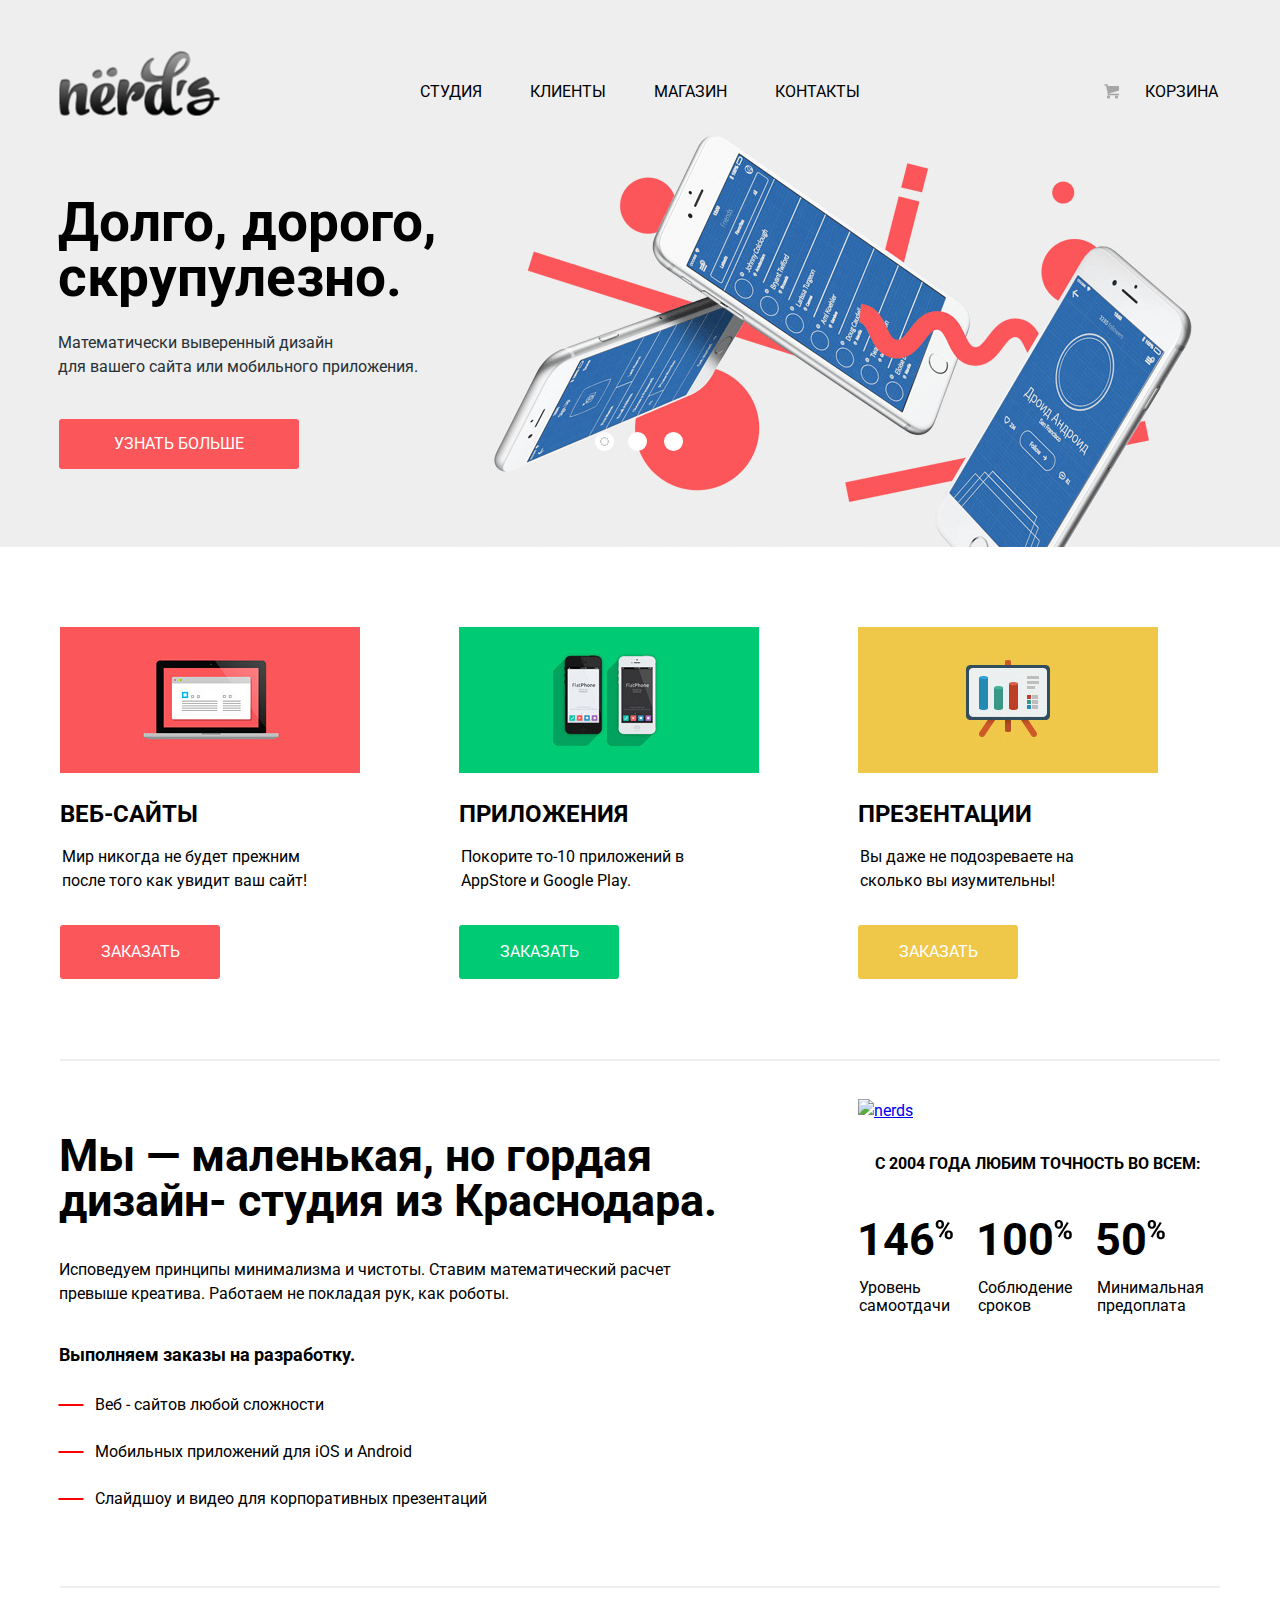
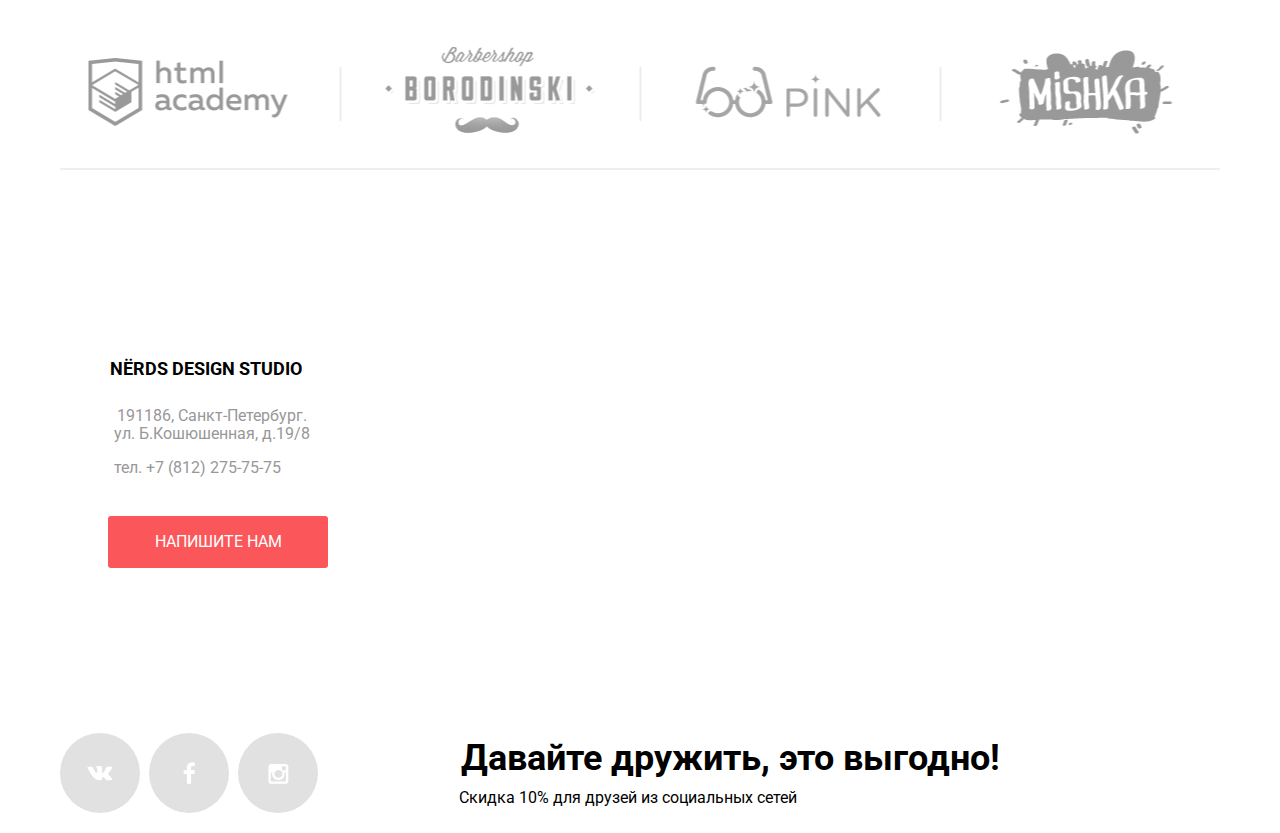
==== commit 4f158579: "доработка сайта" ====
--- a/index.html
+++ b/index.html
@@ -14,7 +14,7 @@
       <div class="content-header clearfix">
         <div class="logo">
           <a href="#">
-            <img  src="img/nerds-logo.png" width="160" height="65" alt="Nerds"></a>
+            <img  src="img/nerds-logo.png" width="160" height="65" alt="nerds"></a>
         </div>
         <nav class="main-menu">
           <ul class="menu">
@@ -121,7 +121,7 @@
         <div class="column-right">
           <div class="logo-color">
             <a href="#">
-              <img src="img/Logo2.jpg" width="360" height="208" alt="Nerds"></a>
+              <img src="img/logo2.jpg" width="360" height="208" alt="nerds"></a>
             <p class="title">С 2004 года любим точность во всем:</p>
           </div>
           <div class="call-item">
@@ -144,21 +144,21 @@
   <article class="page-article">
     <div class="container clearfix">
       <div class="block-image">
-        <div class="image image-Academy">
+        <div class="image image-academy">
           <a class="active" href="https://htmlacademy.ru/" target="_blank">
-            <img src="img/logo-1.png" width="199" height="68" alt="HTML Academy"></a>
-        </div>
-        <div class="image image-Borodinski">
+            <img src="img/logo-1.png" width="199" height="68" alt="html academy"></a>
+        </div>
+        <div class="image image-borodinski">
           <a class="active" href="#">
-            <img src="img/logo-2.png" width="209" height="90" alt="Barbershop"></a>
-        </div>
-        <div class="image image-Pink">
+            <img src="img/logo-2.png" width="209" height="90" alt="barbershop"></a>
+        </div>
+        <div class="image image-pink">
           <a class="active" href="#">
-            <img src="img/logo-3.png" width="185" height="52" alt="Pink"></a>
-        </div>
-        <div class="image image-Mishka">
+            <img src="img/logo-3.png" width="185" height="52" alt="pink"></a>
+        </div>
+        <div class="image image-mishka">
           <a class="active" href="#">
-            <img src="img/logo-4.png" width="173" height="84" alt="Mishka"></a>
+            <img src="img/logo-4.png" width="173" height="84" alt="mishka"></a>
         </div>
       </div>
     </div>
@@ -167,7 +167,7 @@
   <div class="interactive-map">
     <section class="map-form">
       <div class="map">
-          <img  class="fixed-map" src="img/map.png" width="1440" height="416" alt="Карта">
+          <img  class="fixed-map" src="img/map.png" width="1440" height="416" alt="карта">
         <iframe src="https://www.google.com/maps/embed?pb=!1m18!1m12!1m3!1d1998.59910436516!2d30.320894615776144!3d59.93879418187623!2m3!1f0!2f0!3f0!3m2!1i1024!2i768!4f13.1!3m3!1m2!1s0x4696310fca5ba729%3A0xea9c53d4493c879f!2z0JHQvtC70YzRiNCw0Y8g0JrQvtC90Y7RiNC10L3QvdCw0Y8g0YPQuy4sIDE5LCDQodCw0L3QutGCLdCf0LXRgtC10YDQsdGD0YDQsywgMTkxMTg2!5e0!3m2!1sru!2sru!4v1479047206837" width="100%" height="416" frameborder="0" style="border:0" allowfullscreen></iframe>
       </div>
       <div class="form-write">
@@ -215,7 +215,6 @@
         <button class="btn" type="submit">Отправить</button>
       </div>
     </form>
-     <div class="modal-overlay"></div>
   </div>
   <script src="js/modal.js" type="text/javascript"></script>
 </body>
--- a/css/style.css
+++ b/css/style.css
@@ -91,7 +91,6 @@
 	width: 161px;
 	height: 65px;
 	opacity: 0.7;
-
 }
 
 .logo a:active {
@@ -102,9 +101,9 @@
 
 .main-menu {
 	width: 491px;
+	margin: 0;
+	padding: 0;
 	float: left;
-	margin: 0;
-	padding: 0;
 }
 
 .menu {
@@ -117,10 +116,10 @@
 }
 
 .menu li {
+	margin: 0 44px 0 0;
 	display: inline-block;
 	vertical-align: middle;
 	list-style: none;
-	margin: 0 44px 0 0;
 }
 
 .menu li:last-child {
@@ -128,10 +127,10 @@
 }
 
 .menu a {
+	padding: 0;
 	color: #000000;
 	text-decoration: none;
 	text-transform: uppercase;
-	padding: 0;
 }
 
 .menu-item a {
@@ -149,8 +148,8 @@
 
 .basket {
 	width: 150px;
+	margin: 80px 0 0 0;
 	float: right;
-	margin: 80px 0 0 0;
 }
 
 .basket-btn {
@@ -246,7 +245,7 @@
 	height: 432px;
 	margin: 0;
 	color: #283136;
-    float: left;
+	float: left;
 }
 
 .slide-title {
@@ -297,7 +296,7 @@
 }
 
 .slide:nth-child(1) {
-	background: url("../img/slider_1.jpg") no-repeat 105% 2px;
+	background: url("../img/slider-1.png") no-repeat 105% 2px;
 }
 
 .slide:nth-child(2) {
@@ -525,7 +524,6 @@
 	top: -15px;
 	bottom: 0;
 	background: url("../img/sprite.png") no-repeat -10px -127px;
-
 }
 
 .call:nth-child(3) {
@@ -586,7 +584,7 @@
 	border-style: none;
 }
 
-.image-Academy a {
+.image-academy a {
 	position: absolute;
 	top: 50%;
 	left: 50%;
@@ -598,21 +596,21 @@
 	opacity: 0.4;
 }
 
-.image-Academy a:hover,
-.image-Borodinski a:hover,
-.image-Pink a:hover,
-.image-Mishka a:hover {
+.image-academy a:hover,
+.image-borodinski a:hover,
+.image-pink a:hover,
+.image-mishka a:hover {
 	opacity: 1;
 }
 
-.image-Academy a:active,
-.image-Borodinski a:active,
-.image-Pink a:active,
-.image-Mishka a:active {
+.image-academy a:active,
+.image-borodinski a:active,
+.image-pink a:active,
+.image-mishka a:active {
 	opacity: 0.1;
 }
 
-.image-Borodinski a {
+.image-borodinski a {
 	display: block;
 	width: 209px;
 	height: 90px;
@@ -625,7 +623,7 @@
 	opacity: 0.4;
 }
 
-.image-Pink a {
+.image-pink a {
 	display: block;
 	width: 185px;
 	height: 52px;
@@ -638,7 +636,7 @@
 	opacity: 0.4;
 }
 
-.image-Mishka a {
+.image-mishka a {
 	display: block;
 	width: 173px;
 	height: 84px;
@@ -717,7 +715,6 @@
 	margin: 0;
 	padding: 0;
 	position: relative;
-
 }
 
 .map-form {
@@ -980,6 +977,7 @@
 input[type="radio"] {
 	display: none;
 }
+
 .login-radio {
 	margin: 15px 0 0 0;
 	padding: 0 0 0 35px;
@@ -993,8 +991,8 @@
 }
 
 .login-radio input[type="radio"] + .radio-indicator {
-	width: 20px;
-	height: 20px;
+	width: 19px;
+	height: 19px;
 	display: block;
 	position: absolute;
 	top: 0;
@@ -1005,8 +1003,8 @@
 
 .login-radio input[type="radio"]:checked + .radio-indicator::after {
 	content: "";
-	width: 10px;
-	height: 10px;
+	width: 8px;
+	height: 8px;
 	display: block;
 	position: absolute;
 	top: 5px;
@@ -1016,8 +1014,8 @@
 }
 
 .login-radio input[type="radio"]:hover + .radio-indicator {
-	width: 20px;
-	height: 20px;
+	width: 19px;
+	height: 19px;
 	display: block;
 	position: absolute;
 	top: 0;
@@ -1028,8 +1026,8 @@
 
 .login-radio input[type="radio"]:checked:hover + .radio-indicator::after {
 	content: "";
-	width: 10px;
-	height: 10px;
+	width: 8px;
+	height: 8px;
 	display: block;
 	position: absolute;
 	top: 5px;
@@ -1040,8 +1038,8 @@
 
 .login-radio input[type="radio"]:disabled + .radio-indicator::after {
 	content: "";
-	width: 20px;
-	height: 20px;
+	width: 19px;
+	height: 19px;
 	display: block;
 	position: absolute;
 	top: 0;
@@ -1053,8 +1051,8 @@
 
 .login-radio input[type="radio"]:checked:disabled + .radio-indicator::after {
 	content: "";
-	width: 10px;
-	height: 10px;
+	width: 8px;
+	height: 8px;
 	display: block;
 	position: absolute;
 	top: 5px;
@@ -1113,6 +1111,7 @@
 	left: 0;
 	border: 2px solid #4d4d4d;
 	border-radius: 5px;
+	opacity: 1;
 	z-index: 20;
 }
 
@@ -1125,6 +1124,7 @@
 	top: 0;
 	left: 0;
 	background: url("../img/sprite.png") no-repeat -10px -45px;
+	opacity: 1;
 	z-index: 300;
 }
 
@@ -1155,11 +1155,11 @@
 }
 
 .btn-form {
-	display: block;
 	width: 260px;
 	min-height: 30px;
 	margin: 0;
 	padding: 12px 0 13px 0;
+	display: block;
 	font-size: 16px;
 	font-weight: bold;
 	line-height: 18px;
@@ -1200,7 +1200,7 @@
 }
 
 .template:nth-child(2) {
-    margin: 0 0 36px 0;
+	margin: 0 0 36px 0;
 }
 
 .template:hover {
@@ -1233,7 +1233,6 @@
 	padding: 5px;
 	box-sizing: border-box;
 	background-color: #e9e9e9;
-
 }
 
 .template-menu ul {
@@ -1311,7 +1310,6 @@
 .search-menu li a {
 	margin: 0;
 	padding: 0;
-
 }
 
 .down a  {
@@ -1387,6 +1385,7 @@
 	border: 5px solid transparent;
 	border-bottom: 10px solid #000000;
 }
+
 .price,
 .sort,
 li a {
@@ -1461,16 +1460,16 @@
 	text-transform: uppercase;
 	text-decoration: none;
 	color: white;
-    background: #fb565a;
-    border-radius: 3px;
+	background: #fb565a;
+	border-radius: 3px;
 }
 
 .selection .btn:hover {
-    background-color: #e74246;
+	background-color: #e74246;
 }
 
 .selection .btn:active {
-    background-color: #d7373b;
+	background-color: #d7373b;
 }
 
 .selection-item  {
@@ -1613,7 +1612,6 @@
 	top: 33px;
 	left: 27px;
 	background:  #e74246 url("../img/sprite.png") no-repeat -10px -329px;
-
 }
 
 .social-vk:active {
@@ -1670,7 +1668,6 @@
 	top: 29px;
 	left: 34px;
 	background: #d7373b url("../img/sprite.png") no-repeat -10px -209px;
-
 }
 
 .social-inst::after {
@@ -1682,7 +1679,6 @@
 	top: 30px;
 	left: 30px;
 	background: #e1e1e1 url("../img/sprite.png") no-repeat -10px -249px;
-
 }
 
 .social-inst:hover {
@@ -1755,18 +1751,6 @@
 	display: none;
 }
 
-.modal-overlay {
-	width: 100%;
-	height: 100%;
-	position: fixed;
-	top: 0;
-	left: 0;
-	background-color:  rgba(0, 0, 0, 0.5);
-	z-index: 999;
-	text-align: center;
-	display: none;
-}
-
 .modal-content-show {
 	display: block;
 	-webkit-animation: bounce 0.6s;
@@ -1816,14 +1800,14 @@
 
 .modal-content-close:active::before,
 .modal-content-close:active::after {
-    content: "";
+	content: "";
 	width: 24px;
 	height: 4px;
-    position: absolute;
-    top: 10px;
-    left: 2px;
+	position: absolute;
+	top: 10px;
+	left: 2px;
 	background-color: #ffeeee;
-    border-radius: 1px;
+	border-radius: 1px;
 }
 
 .modal-content-close::before {
@@ -1856,8 +1840,8 @@
 .write-form label {
 	margin-bottom: 5px;
 	display: block;
-
-}
+}
+
 .write-form input {
 	height: 50px;
 }
@@ -1870,7 +1854,7 @@
 	border: 2px solid #d7dcde;
 	border-radius: 3px;
 	vertical-align: middle;
-    outline: none;
+	outline: none;
 }
 
 textarea {
@@ -1883,7 +1867,7 @@
 textarea:hover {
 	border: 2px solid #b4b9bb;
 	color:  #b4b9bb;
-    outline: none;
+	outline: none;
 }
 
 .username:active,
@@ -1891,21 +1875,21 @@
 textarea:active {
 	border: 2px solid #000000;
 	color:  #000000;
-    outline: none;
+	outline: none;
 }
 
 .username:invalid,
 .useremail:invalid {
-    border: 2px solid #e74246;
-    color:  #e74246;
-    outline: none;
+	border: 2px solid #e74246;
+	color:  #e74246;
+	outline: none;
 }
 
 .half-width {
 	width: 45%;
 	margin: 0;
 	display: inline-block;
-    vertical-align: top;
+	vertical-align: top;
 }
 
 .half-width:nth-child(1) {
@@ -1925,7 +1909,7 @@
 	background: #fb565a;
 	border-radius: 3px;
 	border: none;
-    outline: none;
+	outline: none;
 }
 
 @-webkit-keyframes bounce {
@@ -1994,4 +1978,4 @@
 		-webkit-transform: translateX(10px);
 		transform: translateX(10px);
 	}
-}
+}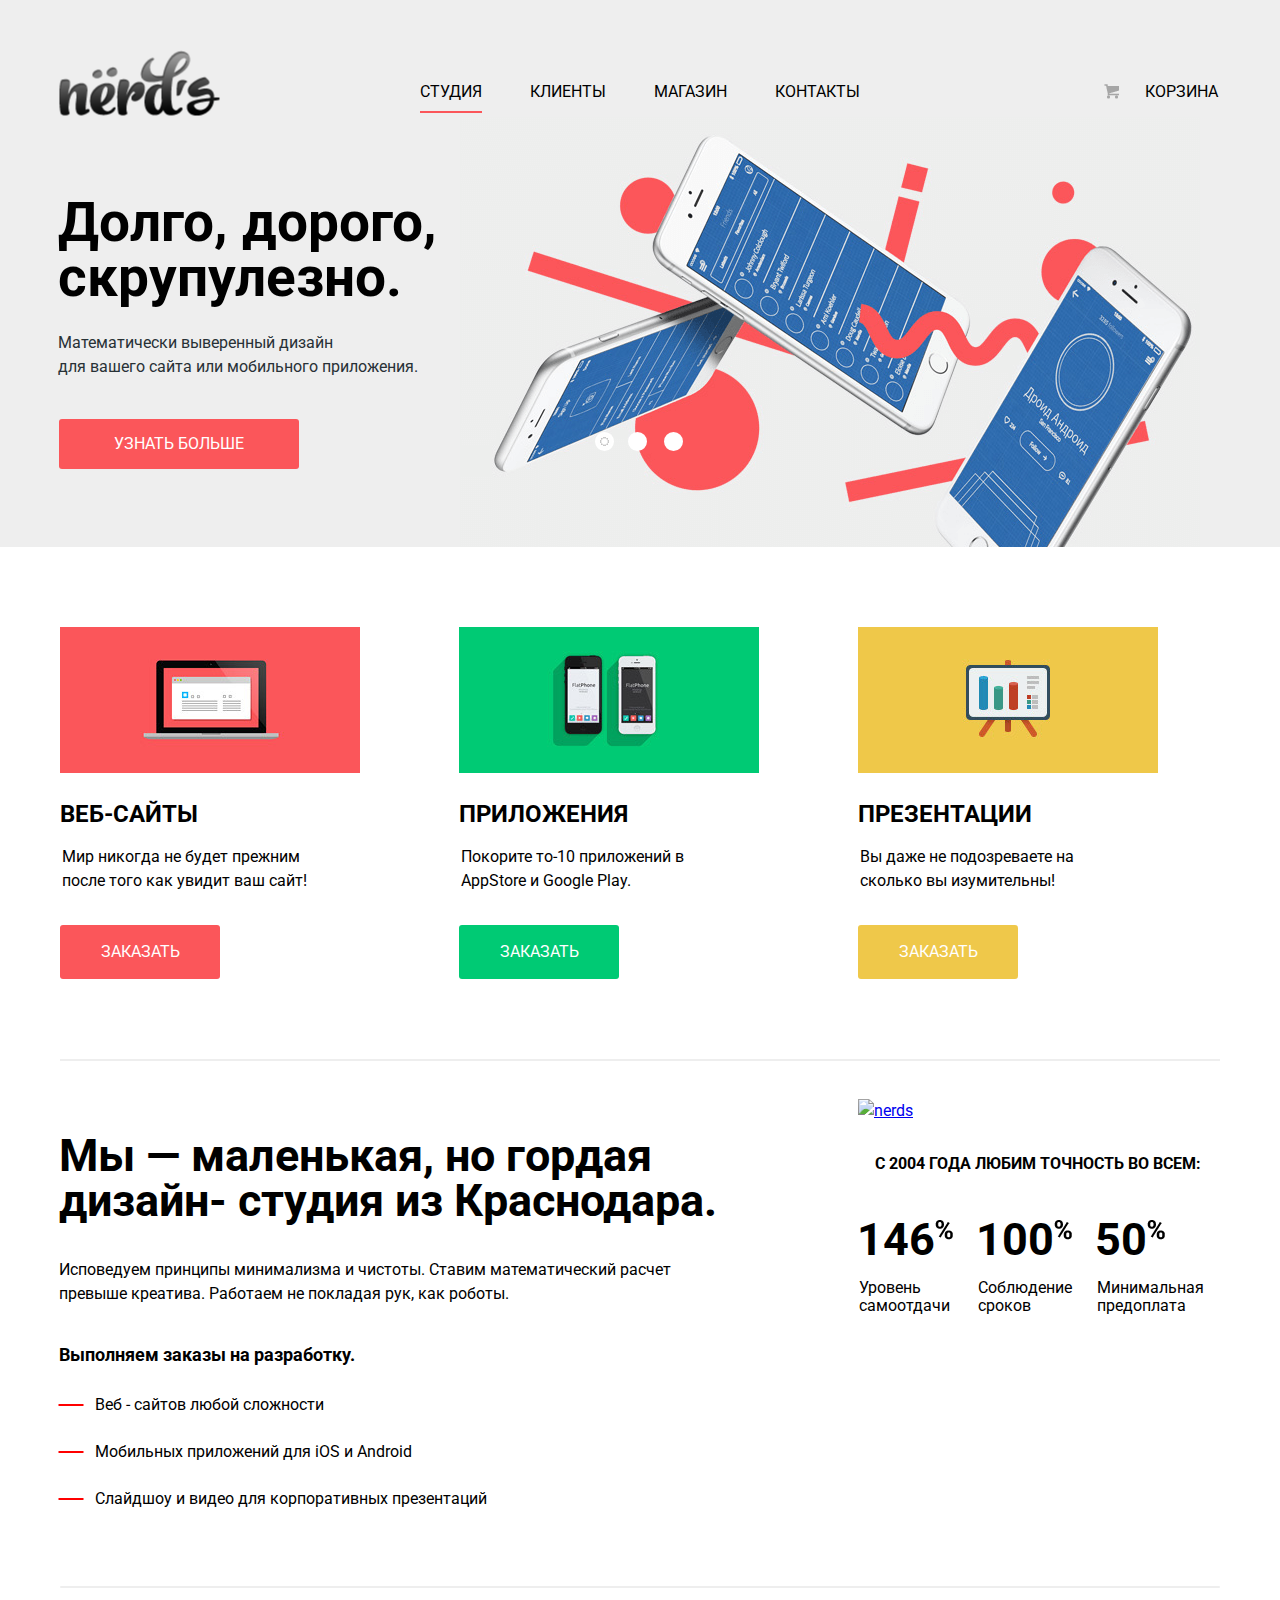
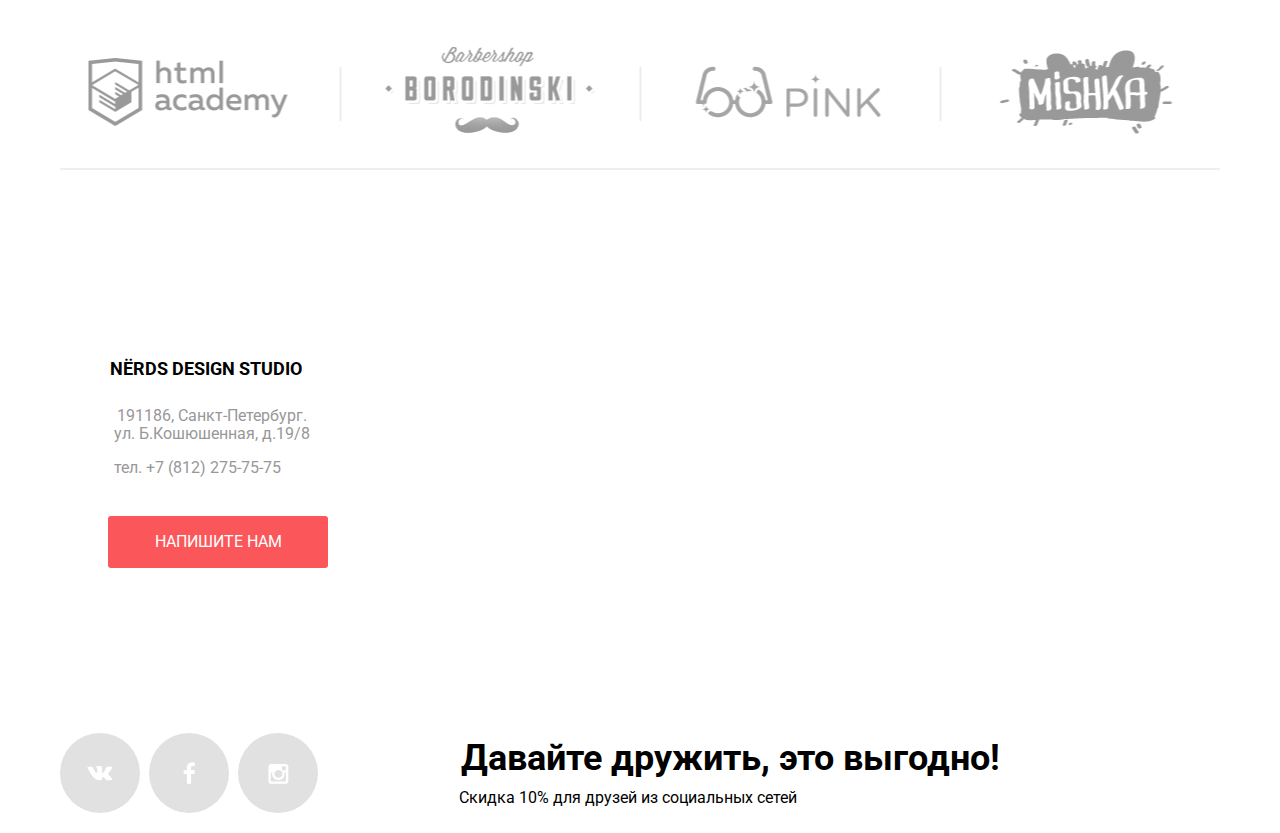
==== commit 894a1c52: "Изменения в меню" ====
--- a/index.html
+++ b/index.html
@@ -18,8 +18,8 @@
         </div>
         <nav class="main-menu">
           <ul class="menu">
-            <li  class="active">
-              <a href="#">Студия</a>
+            <li>
+              <a class="active-link" href="#">Студия</a>
             </li>
             <li>
               <a href="#">Клиенты</a>
@@ -80,7 +80,6 @@
         </div>
       </div>
     </div>
-
   </header>
 
   <main class="page-main">
--- a/css/style.css
+++ b/css/style.css
@@ -127,7 +127,7 @@
 }
 
 .menu a {
-	padding: 0;
+	padding: 0 0 10px 0;
 	color: #000000;
 	text-decoration: none;
 	text-transform: uppercase;
@@ -139,11 +139,16 @@
 }
 
 .menu a:hover {
+	color: #fb565a;
+}
+
+.menu a:active {
 	color: #cbcbcb;
 }
 
-.menu a:active {
-	color: #fb565a;
+.active-link {
+	margin: 0;
+	border-bottom: 2px solid #fb565a;
 }
 
 .basket {
@@ -1036,7 +1041,7 @@
 	border-radius: 50%;
 }
 
-.login-radio input[type="radio"]:disabled + .radio-indicator::after {
+.login-radio input[type="radio"]:disabled + .radio-indicator {
 	content: "";
 	width: 19px;
 	height: 19px;
@@ -1045,7 +1050,7 @@
 	top: 0;
 	left: 0;
 	border: 2px solid #4d4d4d;
-	opacity: 0.1;
+	opacity: 0.2;
 	border-radius: 50%;
 }
 
@@ -1058,7 +1063,7 @@
 	top: 5px;
 	left: 5px;
 	background-color: #4d4d4d;
-	opacity: 0.1;
+	opacity: 0.2;
 	border-radius: 50%;
 }
 
@@ -1125,7 +1130,7 @@
 	left: 0;
 	background: url("../img/sprite.png") no-repeat -10px -45px;
 	opacity: 1;
-	z-index: 300;
+	z-index: 30;
 }
 
 .login-checkbox input[type="checkbox"]:disabled + .checkbox-indicator {
@@ -1137,7 +1142,7 @@
 	left: 0;
 	border: 2px solid #4d4d4d;
 	border-radius: 5px;
-	opacity: 0.3;
+	opacity: 0.2;
 	z-index: 20;
 }
 
@@ -1150,8 +1155,8 @@
 	top: 0;
 	left: 0;
 	background: url("../img/sprite.png") no-repeat -10px -45px;
-	opacity: 0.3;
-	z-index: 300;
+	opacity: 0.2;
+	z-index: 30;
 }
 
 .btn-form {
